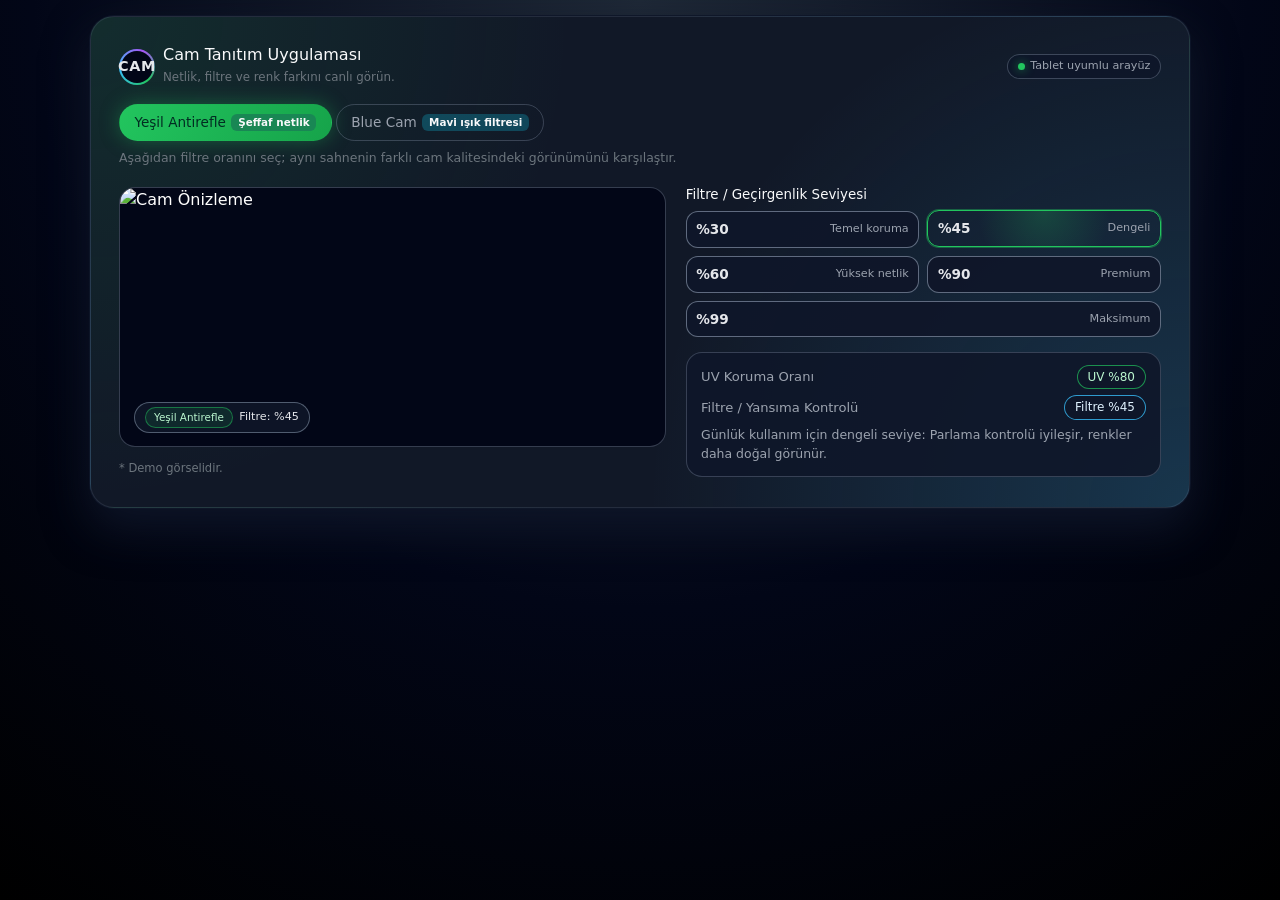
==== index.html @ 2d90d1e1 "update" ====
<!doctype html>
<html lang="tr">
<head>
  <meta charset="utf-8" />
  <meta name="viewport" content="width=device-width,initial-scale=1" />
  <title>Cam Tanıtım Uygulaması</title>

  <!-- Bootstrap 5 -->
  <link
    href="https://cdn.jsdelivr.net/npm/bootstrap@5.3.3/dist/css/bootstrap.min.css"
    rel="stylesheet"
  >

  <style>
    :root {
      --app-bg: #0b1220;
      --card-bg: #111827;
      --accent: #22c55e;
      --accent-blue: #38bdf8;
      --text-main: #f9fafb;
      --text-muted: #9ca3af;
      --border-soft: #1f2937;
    }

    body {
      background: radial-gradient(circle at top, #1f2937 0, #020617 55%, #000 100%);
      font-family: system-ui, -apple-system, BlinkMacSystemFont, "SF Pro Text", "Segoe UI", sans-serif;
      color: var(--text-main);
      min-height: 100vh;
      padding: 1rem;
    }

    .app-shell {
      max-width: 1100px;
      margin: 0 auto;
    }

    .glass-card {
      background: radial-gradient(circle at top left, rgba(34,197,94,0.12), transparent 40%),
                  radial-gradient(circle at bottom right, rgba(56,189,248,0.18), transparent 45%),
                  var(--card-bg);
      border-radius: 1.5rem;
      border: 1px solid rgba(148,163,184,0.15);
      box-shadow:
        0 20px 45px rgba(15,23,42,0.9),
        0 0 0 1px rgba(15,23,42,0.9);
      padding: 1.25rem;
    }

    @media (min-width: 768px) {
      .glass-card {
        padding: 1.75rem;
      }
    }

    .app-header {
      display: flex;
      align-items: center;
      justify-content: space-between;
      gap: .75rem;
      margin-bottom: 1rem;
    }

    .logo-dot {
      width: 36px;
      height: 36px;
      border-radius: 999px;
      background: conic-gradient(from 140deg, #22c55e, #38bdf8, #a855f7, #22c55e);
      padding: 2px;
      display: flex;
      align-items: center;
      justify-content: center;
    }

    .logo-inner {
      width: 100%;
      height: 100%;
      border-radius: inherit;
      background: #020617;
      display: flex;
      align-items: center;
      justify-content: center;
      font-weight: 700;
      font-size: .9rem;
      color: #e5e7eb;
      letter-spacing: .05em;
    }

    .badge-chip {
      border-radius: 999px;
      padding: .2rem .6rem;
      font-size: .7rem;
      background: rgba(15,23,42,0.9);
      border: 1px solid rgba(148,163,184,0.35);
      color: var(--text-muted);
      display: inline-flex;
      align-items: center;
      gap: .35rem;
      white-space: nowrap;
    }

    .badge-dot {
      width: 7px;
      height: 7px;
      border-radius: 999px;
      background: #22c55e;
      box-shadow: 0 0 10px rgba(34,197,94,.7);
    }

    /* Tabs */
    .nav-pills .nav-link {
      border-radius: 999px;
      padding: .45rem .9rem;
      font-size: .85rem;
      background: transparent;
      color: var(--text-muted);
      border: 1px solid rgba(148,163,184,0.3);
      display: inline-flex;
      align-items: center;
      gap: .35rem;
    }

    .nav-pills .nav-link.active {
      background: linear-gradient(120deg, #22c55e, #16a34a);
      border-color: transparent;
      color: #022c22;
      box-shadow: 0 0 20px rgba(34,197,94,0.35);
    }

    .nav-pills .nav-link.blue-active {
      background: linear-gradient(120deg, #0ea5e9, #2563eb);
      color: #e0f2fe;
      box-shadow: 0 0 20px rgba(56,189,248,0.4);
    }

    /* Layout */
    .preview-wrap {
      margin-top: 1.2rem;
    }

    .preview-frame {
      position: relative;
      border-radius: 1rem;
      overflow: hidden;
      background: #020617;
      border: 1px solid rgba(148,163,184,0.35);
      min-height: 260px;
    }

    .preview-frame img {
      width: 100%;
      height: 100%;
      object-fit: cover;
      display: block;
      transition: filter .35s ease, transform .35s ease;
    }

 .preview-overlay {
  position: absolute;
  inset: 0;
  pointer-events: none;
  /* Parlama / ışık kırılması hissi için screen daha iyi */
  mix-blend-mode: screen;
  opacity: .9;
  transition: background 0.35s ease, opacity 0.35s ease;
}


    .preview-label {
      position: absolute;
      left: .9rem;
      bottom: .8rem;
      padding: .25rem .6rem;
      border-radius: 999px;
      font-size: .7rem;
      background: rgba(15,23,42,0.88);
      color: #e5e7eb;
      border: 1px solid rgba(148,163,184,0.5);
      display: inline-flex;
      align-items: center;
      gap: .4rem;
      backdrop-filter: blur(12px);
    }

    .preview-label-pill {
      padding: .1rem .5rem;
      border-radius: 999px;
      font-size: .65rem;
      background: rgba(34,197,94,0.12);
      border: 1px solid rgba(34,197,94,0.5);
      color: #bbf7d0;
    }

    .preview-type-pill-blue {
      background: rgba(56,189,248,0.14);
      border-color: rgba(56,189,248,0.6);
      color: #e0f2fe;
    }

    .intensity-buttons {
      display: flex;
      flex-wrap: wrap;
      gap: .5rem;
    }

    .btn-intensity {
      flex: 1 0 calc(50% - .5rem);
      border-radius: .75rem;
      border: 1px solid rgba(148,163,184,0.6);
      background: rgba(15,23,42,0.95);
      color: var(--text-muted);
      font-size: .85rem;
      padding: .45rem .6rem;
      display: flex;
      align-items: center;
      justify-content: space-between;
      gap: .3rem;
      transition: all .2s ease;
    }

    .btn-intensity span.value {
      font-weight: 600;
      color: #e5e7eb;
    }

    .btn-intensity span.sub {
      font-size: .7rem;
    }

    .btn-intensity.active {
      background: radial-gradient(circle at top, rgba(34,197,94,0.22), transparent 55%);
      border-color: #22c55e;
      box-shadow: 0 0 0 1px rgba(34,197,94,0.4);
      transform: translateY(-1px);
    }

    .btn-intensity.blue-active {
      background: radial-gradient(circle at top, rgba(56,189,248,0.25), transparent 55%);
      border-color: #38bdf8;
      box-shadow: 0 0 0 1px rgba(56,189,248,0.45);
    }

    .metrics-card {
      margin-top: .9rem;
      border-radius: 1rem;
      background: rgba(15,23,42,0.9);
      border: 1px solid rgba(148,163,184,0.3);
      padding: .75rem .9rem;
      font-size: .82rem;
    }

    .metric-row {
      display: flex;
      justify-content: space-between;
      align-items: center;
      margin-bottom: .35rem;
      gap: .6rem;
    }

    .metric-label {
      color: var(--text-muted);
    }

    .metric-pill {
      border-radius: 999px;
      padding: .15rem .6rem;
      font-size: .75rem;
      border: 1px solid rgba(148,163,184,0.55);
      background: rgba(15,23,42,0.95);
    }

    .metric-pill-uv {
      border-color: rgba(34,197,94,0.7);
      color: #bbf7d0;
    }

    .metric-pill-filter {
      border-color: rgba(56,189,248,0.8);
      color: #e0f2fe;
    }

    .metric-desc {
      margin-top: .4rem;
      color: var(--text-muted);
      font-size: .78rem;
    }

    @media (min-width: 992px) {
      .preview-wrap {
        display: grid;
        grid-template-columns: minmax(0, 1.15fr) minmax(0, 1fr);
        gap: 1.25rem;
        align-items: stretch;
      }
    }

    @media (max-width: 575.98px) {
      body {
        padding: .75rem;
      }
      .glass-card {
        border-radius: 1.2rem;
      }
      .preview-frame {
        min-height: 220px;
      }
    }
  </style>
</head>
<body>
  <div class="app-shell">
    <div class="glass-card">
      <!-- Header -->
      <header class="app-header">
        <div class="d-flex align-items-center gap-2">
          <div class="logo-dot">
            <div class="logo-inner">CAM</div>
          </div>
          <div>
            <h1 class="h6 mb-0">Cam Tanıtım Uygulaması</h1>
            <small class="text-secondary" style="font-size:.74rem;">
              Netlik, filtre ve renk farkını canlı görün.
            </small>
          </div>
        </div>
        <div class="d-none d-sm-flex align-items-center gap-2">
          <span class="badge-chip">
            <span class="badge-dot"></span>
            Tablet uyumlu arayüz
          </span>
        </div>
      </header>

      <!-- Tabs -->
      <ul class="nav nav-pills mb-2" id="glassTypeTabs">
        <li class="nav-item me-1">
          <button class="nav-link active" data-type="green">
            <span>Yeşil Antirefle</span>
            <span class="badge bg-success bg-opacity-20 border-0 text-light" style="font-size:.65rem;">Şeffaf netlik</span>
          </button>
        </li>
        <li class="nav-item">
          <button class="nav-link" data-type="blue">
            <span>Blue Cam</span>
            <span class="badge bg-info bg-opacity-25 border-0 text-light" style="font-size:.65rem;">Mavi ışık filtresi</span>
          </button>
        </li>
      </ul>

      <!-- Small helper -->
      <p class="mb-3 text-secondary" style="font-size:.78rem;">
        Aşağıdan filtre oranını seç; aynı sahnenin farklı cam kalitesindeki görünümünü karşılaştır.
      </p>

      <!-- Content -->
      <div class="preview-wrap">
        <!-- Preview -->
        <div>
          <div class="preview-frame mb-2">
            <img
              id="previewImage"
              src="https://images.pexels.com/photos/380769/pexels-photo-380769.jpeg?auto=compress&cs=tinysrgb&w=1200"
              alt="Cam Önizleme"
            >
            <div id="previewOverlay" class="preview-overlay"></div>
            <div class="preview-label">
              <span id="previewTypePill" class="preview-label-pill">
                Yeşil Antirefle
              </span>
              <span id="previewLevelText">Filtre: %45</span>
            </div>
          </div>
          <small class="text-secondary" style="font-size:.72rem;">
            * Demo görselidir. 
          </small>
        </div>

        <!-- Controls + Metrics -->
        <div>
          <h6 class="mb-2" style="font-size:.84rem;">Filtre / Geçirgenlik Seviyesi</h6>
          <div id="intensityButtonsGreen" class="intensity-buttons mb-2">
            <!-- Yeşil antirefle için yüzde butonları -->
            <button class="btn-intensity active" data-level="30" data-type="green">
              <span class="value">%30</span>
              <span class="sub">Temel koruma</span>
            </button>
            <button class="btn-intensity" data-level="45" data-type="green">
              <span class="value">%45</span>
              <span class="sub">Dengeli</span>
            </button>
            <button class="btn-intensity" data-level="60" data-type="green">
              <span class="value">%60</span>
              <span class="sub">Yüksek netlik</span>
            </button>
            <button class="btn-intensity" data-level="90" data-type="green">
              <span class="value">%90</span>
              <span class="sub">Premium</span>
            </button>
            <button class="btn-intensity" data-level="99" data-type="green">
              <span class="value">%99</span>
              <span class="sub">Maksimum</span>
            </button>
          </div>

          <div id="intensityButtonsBlue" class="intensity-buttons mb-2" style="display:none;">
            <!-- Blue cam için yüzde butonları -->
            <button class="btn-intensity active" data-level="30" data-type="blue">
              <span class="value">%30</span>
              <span class="sub">Gözle görünür sarılık</span>
            </button>
            <button class="btn-intensity" data-level="60" data-type="blue">
              <span class="value">%60</span>
              <span class="sub">Daha az sarı</span>
            </button>
            <button class="btn-intensity" data-level="90" data-type="blue">
              <span class="value">%90</span>
              <span class="sub">Doğala yakın</span>
            </button>
            <button class="btn-intensity" data-level="99" data-type="blue">
              <span class="value">%99</span>
              <span class="sub">Neredeyse gerçek renk</span>
            </button>
          </div>

          <div class="metrics-card">
            <div class="metric-row">
              <span class="metric-label">UV Koruma Oranı</span>
              <span id="metricUv" class="metric-pill metric-pill-uv">UV %80</span>
            </div>
            <div class="metric-row">
              <span class="metric-label">Filtre / Yansıma Kontrolü</span>
              <span id="metricFilter" class="metric-pill metric-pill-filter">Filtre %45</span>
            </div>
            <p id="metricDesc" class="metric-desc mb-0">
              Orta seviye antirefle kaplama: Günlük kullanım için yeterli netlik ve yansıma kontrolü sunar.
            </p>
          </div>
        </div>
      </div>
    </div>
  </div>

  <!-- Bootstrap JS -->
  <script src="https://cdn.jsdelivr.net/npm/bootstrap@5.3.3/dist/js/bootstrap.bundle.min.js"></script>

  <script>
    // Konfigler: burada filtre değerleri, UV oranları vs. var
    const CONFIG = {
  green: {
    30: {
      blur: 0,                        // HER SEVİYE NET
      brightness: 1.02,
      saturate: 1.0,
      contrast: 0.96,
      hue: 0,
      sepia: 0.02,
      // Daha çok parlama, hafif yeşil yansıma
      overlay: "linear-gradient(to bottom, rgba(255,255,255,0.48), rgba(34,197,94,0.20))",
      uv: 70,
      filter: 30,
      desc: "Başlangıç seviyesi antirefle: Görüntü net, parlama biraz daha belirgin. Bütçe dostu çözüm."
    },
    45: {
      blur: 0,
      brightness: 1.03,
      saturate: 1.02,
      contrast: 0.99,
      hue: 0,
      sepia: 0.01,
      overlay: "linear-gradient(to bottom, rgba(255,255,255,0.34), rgba(34,197,94,0.16))",
      uv: 80,
      filter: 45,
      desc: "Günlük kullanım için dengeli seviye: Parlama kontrolü iyileşir, renkler daha doğal görünür."
    },
    60: {
      blur: 0,
      brightness: 1.04,
      saturate: 1.04,
      contrast: 1.02,
      hue: 0,
      sepia: 0,
      overlay: "linear-gradient(to bottom, rgba(255,255,255,0.24), rgba(34,197,94,0.12))",
      uv: 90,
      filter: 60,
      desc: "Yüksek performanslı antirefle: Parlama bariz şekilde azalır, netlik ve canlılık artar."
    },
    90: {
      blur: 0,
      brightness: 1.05,
      saturate: 1.06,
      contrast: 1.05,
      hue: 0,
      sepia: 0,
      overlay: "linear-gradient(to bottom, rgba(255,255,255,0.16), rgba(34,197,94,0.08))",
      uv: 95,
      filter: 90,
      desc: "Premium seviye: Işık kırılması çok daha kontrollü, cam üzerindeki yansımalar minimum seviyede."
    },
    99: {
      blur: 0,
      brightness: 1.06,
      saturate: 1.08,
      contrast: 1.07,
      hue: 0,
      sepia: 0,
      overlay: "linear-gradient(to bottom, rgba(255,255,255,0.10), rgba(34,197,94,0.05))",
      uv: 99,
      filter: 99,
      desc: "En üst seviye antirefle: Maksimum UV koruması, minimum parlama ve en doğal görüntü."
    }
  },
  blue: {
    30: {
      blur: 0,
      brightness: 1.0,
      saturate: 1.02,
      contrast: 0.97,
      hue: 0,
      sepia: 0.16, // hafif sarılık, abartı değil
      overlay: "linear-gradient(to bottom, rgba(255,255,255,0.45), rgba(234,179,8,0.20))",
      uv: 50,
      filter: 30,
      desc: "Ekonomik blue cam: Görüntü net, mavi ışık filtresi temel seviyede. Az da olsa sıcak/sarı ton hissedilir."
    },
    60: {
      blur: 0,
      brightness: 1.02,
      saturate: 1.03,
      contrast: 1.0,
      hue: -4,
      sepia: 0.08,
      overlay: "linear-gradient(to bottom, rgba(255,255,255,0.34), rgba(59,130,246,0.16))",
      uv: 75,
      filter: 60,
      desc: "Orta seviye blue cam: Sarılık belirgin şekilde azalır, ekran kullanımı daha konforlu hale gelir."
    },
    90: {
      blur: 0,
      brightness: 1.04,
      saturate: 1.04,
      contrast: 1.04,
      hue: -8,
      sepia: 0.03,
      overlay: "linear-gradient(to bottom, rgba(255,255,255,0.24), rgba(37,99,235,0.14))",
      uv: 90,
      filter: 90,
      desc: "Kaliteli blue cam: Neredeyse doğal renkler, güçlü mavi ışık filtresi, az parlama."
    },
    99: {
      blur: 0,
      brightness: 1.05,
      saturate: 1.05,
      contrast: 1.06,
      hue: -10,
      sepia: 0,
      overlay: "linear-gradient(to bottom, rgba(255,255,255,0.16), rgba(30,64,175,0.12))",
      uv: 99,
      filter: 99,
      desc: "En üst seviye blue cam: Gerçeğe çok yakın renkler, maksimum mavi ışık engelleme ve minimum parlama."
    }
  }
};


    const imgEl = document.getElementById("previewImage");
    const overlayEl = document.getElementById("previewOverlay");
    const previewTypePill = document.getElementById("previewTypePill");
    const previewLevelText = document.getElementById("previewLevelText");
    const metricUv = document.getElementById("metricUv");
    const metricFilter = document.getElementById("metricFilter");
    const metricDesc = document.getElementById("metricDesc");

    const tabs = document.querySelectorAll("#glassTypeTabs .nav-link");
    const intensityButtonsGreen = document.getElementById("intensityButtonsGreen");
    const intensityButtonsBlue = document.getElementById("intensityButtonsBlue");

    let currentType = "green";
    let currentLevel = "45"; // başlangıç için 45 gösterelim

    function applyConfig(type, level) {
      const cfg = CONFIG[type][level];
      if (!cfg) return;

      const filterStr = [
        `blur(${cfg.blur}px)`,
        `brightness(${cfg.brightness})`,
        `saturate(${cfg.saturate})`,
        `contrast(${cfg.contrast})`,
        `hue-rotate(${cfg.hue}deg)`,
        `sepia(${cfg.sepia})`
      ].join(" ");

      imgEl.style.filter = filterStr;
      imgEl.style.transform = (parseFloat(level) >= 90) ? "scale(1.01)" : "scale(1.0)";

      overlayEl.style.backgroundColor = cfg.overlay;
      overlayEl.style.opacity = (type === "green") ? 0.85 : 0.9;

      metricUv.textContent = `UV %${cfg.uv}`;
      metricFilter.textContent = `Filtre %${cfg.filter}`;
      metricDesc.textContent = cfg.desc;

      previewLevelText.textContent = `Filtre: %${level}`;

      // Tip etiketini güncelle
      if (type === "green") {
        previewTypePill.textContent = "Yeşil Antirefle";
        previewTypePill.classList.remove("preview-type-pill-blue");
      } else {
        previewTypePill.textContent = "Blue Cam";
        previewTypePill.classList.add("preview-type-pill-blue");
      }

      currentType = type;
      currentLevel = level;
    }

    function updateButtonStates() {
      const allButtons = document.querySelectorAll(".btn-intensity");
      allButtons.forEach(btn => {
        const type = btn.getAttribute("data-type");
        const level = btn.getAttribute("data-level");
        btn.classList.remove("active", "blue-active");

        if (type === currentType && level === currentLevel) {
          btn.classList.add("active");
          if (type === "blue") {
            btn.classList.add("blue-active");
          }
        }
      });
    }

    // Başlangıç için yeşil 45 uygulayalım
    applyConfig("green", "45");
    updateButtonStates();

    // Tab tıklama
    tabs.forEach(tab => {
      tab.addEventListener("click", () => {
        const type = tab.getAttribute("data-type");
        if (!type) return;

        tabs.forEach(t => t.classList.remove("active", "blue-active"));
        tab.classList.add("active");
        if (type === "blue") {
          tab.classList.add("blue-active");
        }

        if (type === "green") {
          intensityButtonsGreen.style.display = "flex";
          intensityButtonsBlue.style.display = "none";
          // default: %45
          currentType = "green";
          currentLevel = "45";
        } else {
          intensityButtonsGreen.style.display = "none";
          intensityButtonsBlue.style.display = "flex";
          // default: %60
          currentType = "blue";
          currentLevel = "60";
        }

        applyConfig(currentType, currentLevel);
        updateButtonStates();
      });
    });

    // Filtre butonları
    document.addEventListener("click", (e) => {
      const btn = e.target.closest(".btn-intensity");
      if (!btn) return;

      const level = btn.getAttribute("data-level");
      const type = btn.getAttribute("data-type");
      if (!level || !type) return;

      currentType = type;
      currentLevel = level;
      applyConfig(type, level);
      updateButtonStates();
    });
  </script>
</body>
</html>
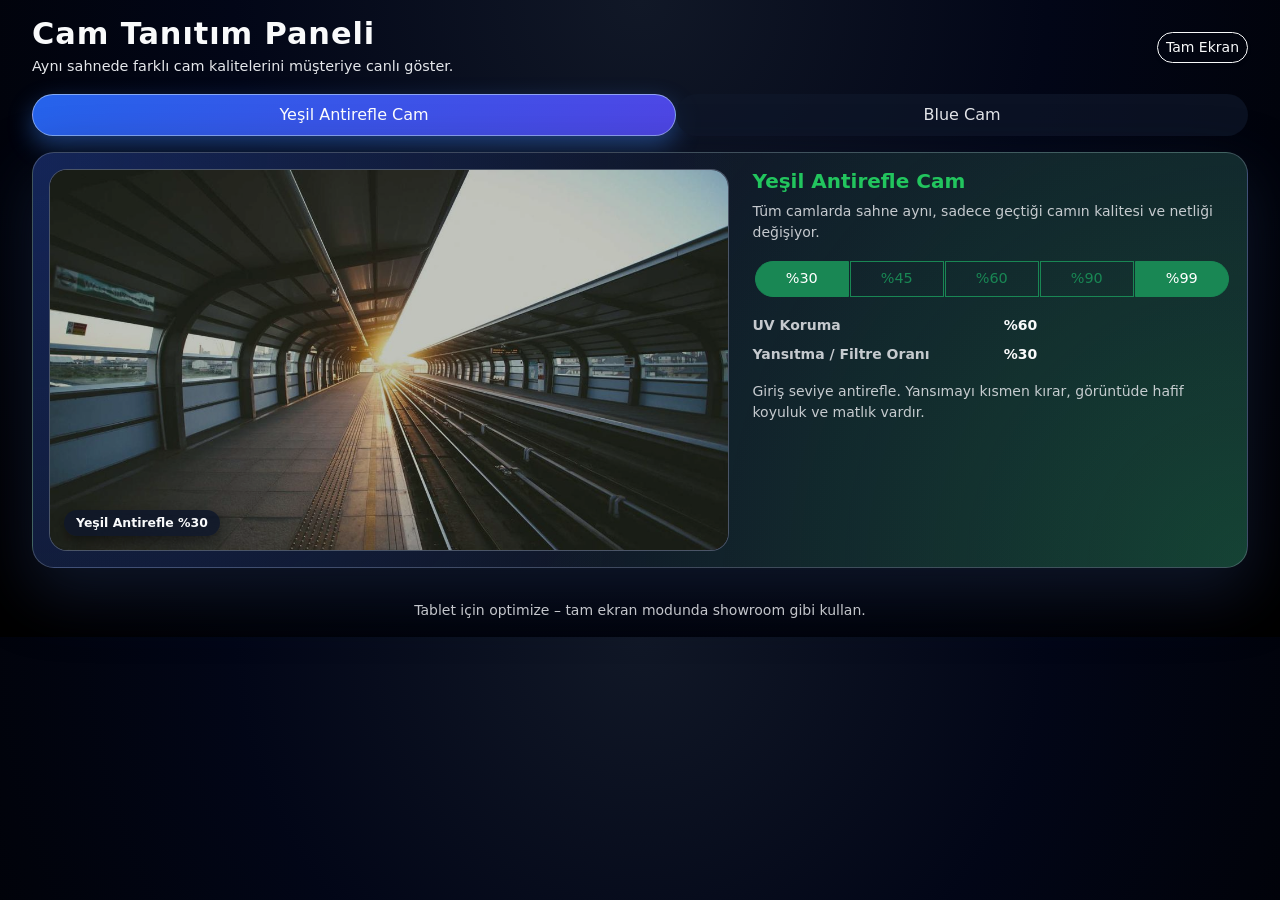
==== commit 96125e5e: "updates" ====
--- a/index.html
+++ b/index.html
@@ -1,685 +1,211 @@
-<!doctype html>
+<!DOCTYPE html>
 <html lang="tr">
 <head>
-  <meta charset="utf-8" />
-  <meta name="viewport" content="width=device-width,initial-scale=1" />
+  <meta charset="UTF-8" />
+  <meta name="viewport" content="width=device-width, initial-scale=1" />
   <title>Cam Tanıtım Uygulaması</title>
 
-  <!-- Bootstrap 5 -->
+  <!-- Bootstrap -->
   <link
     href="https://cdn.jsdelivr.net/npm/bootstrap@5.3.3/dist/css/bootstrap.min.css"
     rel="stylesheet"
-  >
-
-  <style>
-    :root {
-      --app-bg: #0b1220;
-      --card-bg: #111827;
-      --accent: #22c55e;
-      --accent-blue: #38bdf8;
-      --text-main: #f9fafb;
-      --text-muted: #9ca3af;
-      --border-soft: #1f2937;
-    }
-
-    body {
-      background: radial-gradient(circle at top, #1f2937 0, #020617 55%, #000 100%);
-      font-family: system-ui, -apple-system, BlinkMacSystemFont, "SF Pro Text", "Segoe UI", sans-serif;
-      color: var(--text-main);
-      min-height: 100vh;
-      padding: 1rem;
-    }
-
-    .app-shell {
-      max-width: 1100px;
-      margin: 0 auto;
-    }
-
-    .glass-card {
-      background: radial-gradient(circle at top left, rgba(34,197,94,0.12), transparent 40%),
-                  radial-gradient(circle at bottom right, rgba(56,189,248,0.18), transparent 45%),
-                  var(--card-bg);
-      border-radius: 1.5rem;
-      border: 1px solid rgba(148,163,184,0.15);
-      box-shadow:
-        0 20px 45px rgba(15,23,42,0.9),
-        0 0 0 1px rgba(15,23,42,0.9);
-      padding: 1.25rem;
-    }
-
-    @media (min-width: 768px) {
-      .glass-card {
-        padding: 1.75rem;
-      }
-    }
-
-    .app-header {
-      display: flex;
-      align-items: center;
-      justify-content: space-between;
-      gap: .75rem;
-      margin-bottom: 1rem;
-    }
-
-    .logo-dot {
-      width: 36px;
-      height: 36px;
-      border-radius: 999px;
-      background: conic-gradient(from 140deg, #22c55e, #38bdf8, #a855f7, #22c55e);
-      padding: 2px;
-      display: flex;
-      align-items: center;
-      justify-content: center;
-    }
-
-    .logo-inner {
-      width: 100%;
-      height: 100%;
-      border-radius: inherit;
-      background: #020617;
-      display: flex;
-      align-items: center;
-      justify-content: center;
-      font-weight: 700;
-      font-size: .9rem;
-      color: #e5e7eb;
-      letter-spacing: .05em;
-    }
-
-    .badge-chip {
-      border-radius: 999px;
-      padding: .2rem .6rem;
-      font-size: .7rem;
-      background: rgba(15,23,42,0.9);
-      border: 1px solid rgba(148,163,184,0.35);
-      color: var(--text-muted);
-      display: inline-flex;
-      align-items: center;
-      gap: .35rem;
-      white-space: nowrap;
-    }
-
-    .badge-dot {
-      width: 7px;
-      height: 7px;
-      border-radius: 999px;
-      background: #22c55e;
-      box-shadow: 0 0 10px rgba(34,197,94,.7);
-    }
-
-    /* Tabs */
-    .nav-pills .nav-link {
-      border-radius: 999px;
-      padding: .45rem .9rem;
-      font-size: .85rem;
-      background: transparent;
-      color: var(--text-muted);
-      border: 1px solid rgba(148,163,184,0.3);
-      display: inline-flex;
-      align-items: center;
-      gap: .35rem;
-    }
-
-    .nav-pills .nav-link.active {
-      background: linear-gradient(120deg, #22c55e, #16a34a);
-      border-color: transparent;
-      color: #022c22;
-      box-shadow: 0 0 20px rgba(34,197,94,0.35);
-    }
-
-    .nav-pills .nav-link.blue-active {
-      background: linear-gradient(120deg, #0ea5e9, #2563eb);
-      color: #e0f2fe;
-      box-shadow: 0 0 20px rgba(56,189,248,0.4);
-    }
-
-    /* Layout */
-    .preview-wrap {
-      margin-top: 1.2rem;
-    }
-
-    .preview-frame {
-      position: relative;
-      border-radius: 1rem;
-      overflow: hidden;
-      background: #020617;
-      border: 1px solid rgba(148,163,184,0.35);
-      min-height: 260px;
-    }
-
-    .preview-frame img {
-      width: 100%;
-      height: 100%;
-      object-fit: cover;
-      display: block;
-      transition: filter .35s ease, transform .35s ease;
-    }
-
- .preview-overlay {
-  position: absolute;
-  inset: 0;
-  pointer-events: none;
-  /* Parlama / ışık kırılması hissi için screen daha iyi */
-  mix-blend-mode: screen;
-  opacity: .9;
-  transition: background 0.35s ease, opacity 0.35s ease;
-}
-
-
-    .preview-label {
-      position: absolute;
-      left: .9rem;
-      bottom: .8rem;
-      padding: .25rem .6rem;
-      border-radius: 999px;
-      font-size: .7rem;
-      background: rgba(15,23,42,0.88);
-      color: #e5e7eb;
-      border: 1px solid rgba(148,163,184,0.5);
-      display: inline-flex;
-      align-items: center;
-      gap: .4rem;
-      backdrop-filter: blur(12px);
-    }
-
-    .preview-label-pill {
-      padding: .1rem .5rem;
-      border-radius: 999px;
-      font-size: .65rem;
-      background: rgba(34,197,94,0.12);
-      border: 1px solid rgba(34,197,94,0.5);
-      color: #bbf7d0;
-    }
-
-    .preview-type-pill-blue {
-      background: rgba(56,189,248,0.14);
-      border-color: rgba(56,189,248,0.6);
-      color: #e0f2fe;
-    }
-
-    .intensity-buttons {
-      display: flex;
-      flex-wrap: wrap;
-      gap: .5rem;
-    }
-
-    .btn-intensity {
-      flex: 1 0 calc(50% - .5rem);
-      border-radius: .75rem;
-      border: 1px solid rgba(148,163,184,0.6);
-      background: rgba(15,23,42,0.95);
-      color: var(--text-muted);
-      font-size: .85rem;
-      padding: .45rem .6rem;
-      display: flex;
-      align-items: center;
-      justify-content: space-between;
-      gap: .3rem;
-      transition: all .2s ease;
-    }
-
-    .btn-intensity span.value {
-      font-weight: 600;
-      color: #e5e7eb;
-    }
-
-    .btn-intensity span.sub {
-      font-size: .7rem;
-    }
-
-    .btn-intensity.active {
-      background: radial-gradient(circle at top, rgba(34,197,94,0.22), transparent 55%);
-      border-color: #22c55e;
-      box-shadow: 0 0 0 1px rgba(34,197,94,0.4);
-      transform: translateY(-1px);
-    }
-
-    .btn-intensity.blue-active {
-      background: radial-gradient(circle at top, rgba(56,189,248,0.25), transparent 55%);
-      border-color: #38bdf8;
-      box-shadow: 0 0 0 1px rgba(56,189,248,0.45);
-    }
-
-    .metrics-card {
-      margin-top: .9rem;
-      border-radius: 1rem;
-      background: rgba(15,23,42,0.9);
-      border: 1px solid rgba(148,163,184,0.3);
-      padding: .75rem .9rem;
-      font-size: .82rem;
-    }
-
-    .metric-row {
-      display: flex;
-      justify-content: space-between;
-      align-items: center;
-      margin-bottom: .35rem;
-      gap: .6rem;
-    }
-
-    .metric-label {
-      color: var(--text-muted);
-    }
-
-    .metric-pill {
-      border-radius: 999px;
-      padding: .15rem .6rem;
-      font-size: .75rem;
-      border: 1px solid rgba(148,163,184,0.55);
-      background: rgba(15,23,42,0.95);
-    }
-
-    .metric-pill-uv {
-      border-color: rgba(34,197,94,0.7);
-      color: #bbf7d0;
-    }
-
-    .metric-pill-filter {
-      border-color: rgba(56,189,248,0.8);
-      color: #e0f2fe;
-    }
-
-    .metric-desc {
-      margin-top: .4rem;
-      color: var(--text-muted);
-      font-size: .78rem;
-    }
-
-    @media (min-width: 992px) {
-      .preview-wrap {
-        display: grid;
-        grid-template-columns: minmax(0, 1.15fr) minmax(0, 1fr);
-        gap: 1.25rem;
-        align-items: stretch;
-      }
-    }
-
-    @media (max-width: 575.98px) {
-      body {
-        padding: .75rem;
-      }
-      .glass-card {
-        border-radius: 1.2rem;
-      }
-      .preview-frame {
-        min-height: 220px;
-      }
-    }
-  </style>
+  />
+
+  <!-- Custom CSS -->
+  <link rel="stylesheet" href="styles.css" />
 </head>
-<body>
-  <div class="app-shell">
-    <div class="glass-card">
-      <!-- Header -->
-      <header class="app-header">
-        <div class="d-flex align-items-center gap-2">
-          <div class="logo-dot">
-            <div class="logo-inner">CAM</div>
-          </div>
-          <div>
-            <h1 class="h6 mb-0">Cam Tanıtım Uygulaması</h1>
-            <small class="text-secondary" style="font-size:.74rem;">
-              Netlik, filtre ve renk farkını canlı görün.
-            </small>
-          </div>
+<body class="bg-body">
+
+  <div class="app-wrapper container-fluid py-3">
+    <!-- HEADER -->
+    <header class="mb-3">
+      <div class="d-flex justify-content-between align-items-center flex-wrap gap-2">
+        <div>
+          <h1 class="app-title mb-1">Cam Tanıtım Paneli</h1>
+          <p class="app-subtitle mb-0">
+            Aynı sahnede farklı cam kalitelerini müşteriye canlı göster.
+          </p>
         </div>
-        <div class="d-none d-sm-flex align-items-center gap-2">
-          <span class="badge-chip">
-            <span class="badge-dot"></span>
-            Tablet uyumlu arayüz
-          </span>
-        </div>
-      </header>
-
-      <!-- Tabs -->
-      <ul class="nav nav-pills mb-2" id="glassTypeTabs">
-        <li class="nav-item me-1">
-          <button class="nav-link active" data-type="green">
-            <span>Yeşil Antirefle</span>
-            <span class="badge bg-success bg-opacity-20 border-0 text-light" style="font-size:.65rem;">Şeffaf netlik</span>
-          </button>
-        </li>
-        <li class="nav-item">
-          <button class="nav-link" data-type="blue">
-            <span>Blue Cam</span>
-            <span class="badge bg-info bg-opacity-25 border-0 text-light" style="font-size:.65rem;">Mavi ışık filtresi</span>
-          </button>
-        </li>
-      </ul>
-
-      <!-- Small helper -->
-      <p class="mb-3 text-secondary" style="font-size:.78rem;">
-        Aşağıdan filtre oranını seç; aynı sahnenin farklı cam kalitesindeki görünümünü karşılaştır.
-      </p>
-
-      <!-- Content -->
-      <div class="preview-wrap">
-        <!-- Preview -->
-        <div>
-          <div class="preview-frame mb-2">
-            <img
-              id="previewImage"
-              src="https://images.pexels.com/photos/380769/pexels-photo-380769.jpeg?auto=compress&cs=tinysrgb&w=1200"
-              alt="Cam Önizleme"
-            >
-            <div id="previewOverlay" class="preview-overlay"></div>
-            <div class="preview-label">
-              <span id="previewTypePill" class="preview-label-pill">
-                Yeşil Antirefle
-              </span>
-              <span id="previewLevelText">Filtre: %45</span>
+        <button class="btn btn-outline-light btn-sm rounded-pill shadow-sm" id="fullscreenBtn">
+          Tam Ekran
+        </button>
+      </div>
+    </header>
+
+    <!-- TABS -->
+    <ul class="nav nav-pills nav-fill mb-3" id="camTabs" role="tablist">
+      <li class="nav-item" role="presentation">
+        <button
+          class="nav-link active"
+          id="green-tab"
+          data-bs-toggle="tab"
+          data-bs-target="#green-pane"
+          type="button"
+          role="tab"
+          aria-controls="green-pane"
+          aria-selected="true"
+        >
+          Yeşil Antirefle Cam
+        </button>
+      </li>
+      <li class="nav-item" role="presentation">
+        <button
+          class="nav-link"
+          id="blue-tab"
+          data-bs-toggle="tab"
+          data-bs-target="#blue-pane"
+          type="button"
+          role="tab"
+          aria-controls="blue-pane"
+          aria-selected="false"
+        >
+          Blue Cam
+        </button>
+      </li>
+    </ul>
+
+    <!-- TAB CONTENT -->
+    <div class="tab-content">
+
+      <!-- YEŞİL ANTİREFLE -->
+      <div
+        class="tab-pane fade show active"
+        id="green-pane"
+        role="tabpanel"
+        aria-labelledby="green-tab"
+      >
+        <div class="card glass-card mb-4">
+          <div class="card-body">
+            <div class="row g-4 align-items-stretch">
+              <!-- PREVIEW -->
+              <div class="col-md-7">
+                <div class="glass-frame" id="greenFrame">
+                  <!-- İKİ CAMDA DA AYNI GÖRSEL -->
+                  <img
+                    src="img.jpg"
+                    alt="Camdan görüntü"
+                    class="glass-image"
+                    id="greenImage"
+                  />
+                  <div class="glass-overlay" id="greenOverlay"></div>
+                  <span class="glass-label badge" id="greenLabel">
+                    Yeşil Antirefle %30
+                  </span>
+                </div>
+              </div>
+
+              <!-- KONTROLLER -->
+              <div class="col-md-5">
+                <h5 class="card-title mb-2 text-green-title">Yeşil Antirefle Cam</h5>
+                <p class="small text-muted mb-3">
+                  Tüm camlarda sahne aynı, sadece geçtiği camın kalitesi ve netliği değişiyor.
+                </p>
+
+                <!-- Seviye butonları -->
+                <div class="btn-group flex-wrap w-100 mb-3" role="group" aria-label="Yeşil antirefle seviyeleri">
+                  <button type="button" class="btn btn-outline-success level-btn active"
+                          data-type="green" data-level="30">%30</button>
+                  <button type="button" class="btn btn-outline-success level-btn"
+                          data-type="green" data-level="45">%45</button>
+                  <button type="button" class="btn btn-outline-success level-btn"
+                          data-type="green" data-level="60">%60</button>
+                  <button type="button" class="btn btn-outline-success level-btn"
+                          data-type="green" data-level="90">%90</button>
+                  <button type="button" class="btn btn-success level-btn"
+                          data-type="green" data-level="99">%99</button>
+                </div>
+
+                <!-- UV / Filtre bilgileri -->
+                <dl class="row small mb-2">
+                  <dt class="col-6 text-muted">UV Koruma</dt>
+                  <dd class="col-6 fw-semibold" id="greenUv">-%</dd>
+
+                  <dt class="col-6 text-muted">Yansıtma / Filtre Oranı</dt>
+                  <dd class="col-6 fw-semibold" id="greenFilter">-%</dd>
+                </dl>
+
+                <p class="small mb-0 text-muted" id="greenDesc">
+                  Seçilen cam için açıklama burada görünecek.
+                </p>
+              </div>
             </div>
-          </div>
-          <small class="text-secondary" style="font-size:.72rem;">
-            * Demo görselidir. 
-          </small>
-        </div>
-
-        <!-- Controls + Metrics -->
-        <div>
-          <h6 class="mb-2" style="font-size:.84rem;">Filtre / Geçirgenlik Seviyesi</h6>
-          <div id="intensityButtonsGreen" class="intensity-buttons mb-2">
-            <!-- Yeşil antirefle için yüzde butonları -->
-            <button class="btn-intensity active" data-level="30" data-type="green">
-              <span class="value">%30</span>
-              <span class="sub">Temel koruma</span>
-            </button>
-            <button class="btn-intensity" data-level="45" data-type="green">
-              <span class="value">%45</span>
-              <span class="sub">Dengeli</span>
-            </button>
-            <button class="btn-intensity" data-level="60" data-type="green">
-              <span class="value">%60</span>
-              <span class="sub">Yüksek netlik</span>
-            </button>
-            <button class="btn-intensity" data-level="90" data-type="green">
-              <span class="value">%90</span>
-              <span class="sub">Premium</span>
-            </button>
-            <button class="btn-intensity" data-level="99" data-type="green">
-              <span class="value">%99</span>
-              <span class="sub">Maksimum</span>
-            </button>
-          </div>
-
-          <div id="intensityButtonsBlue" class="intensity-buttons mb-2" style="display:none;">
-            <!-- Blue cam için yüzde butonları -->
-            <button class="btn-intensity active" data-level="30" data-type="blue">
-              <span class="value">%30</span>
-              <span class="sub">Gözle görünür sarılık</span>
-            </button>
-            <button class="btn-intensity" data-level="60" data-type="blue">
-              <span class="value">%60</span>
-              <span class="sub">Daha az sarı</span>
-            </button>
-            <button class="btn-intensity" data-level="90" data-type="blue">
-              <span class="value">%90</span>
-              <span class="sub">Doğala yakın</span>
-            </button>
-            <button class="btn-intensity" data-level="99" data-type="blue">
-              <span class="value">%99</span>
-              <span class="sub">Neredeyse gerçek renk</span>
-            </button>
-          </div>
-
-          <div class="metrics-card">
-            <div class="metric-row">
-              <span class="metric-label">UV Koruma Oranı</span>
-              <span id="metricUv" class="metric-pill metric-pill-uv">UV %80</span>
-            </div>
-            <div class="metric-row">
-              <span class="metric-label">Filtre / Yansıma Kontrolü</span>
-              <span id="metricFilter" class="metric-pill metric-pill-filter">Filtre %45</span>
-            </div>
-            <p id="metricDesc" class="metric-desc mb-0">
-              Orta seviye antirefle kaplama: Günlük kullanım için yeterli netlik ve yansıma kontrolü sunar.
-            </p>
           </div>
         </div>
       </div>
-    </div>
+
+      <!-- BLUE CAM -->
+      <div
+        class="tab-pane fade"
+        id="blue-pane"
+        role="tabpanel"
+        aria-labelledby="blue-tab"
+      >
+        <div class="card glass-card mb-4">
+          <div class="card-body">
+            <div class="row g-4 align-items-stretch">
+              <!-- PREVIEW -->
+              <div class="col-md-7">
+                <div class="glass-frame" id="blueFrame">
+                  <img
+                    src="img.jpg"
+                    alt="Camdan görüntü"
+                    class="glass-image"
+                    id="blueImage"
+                  />
+                  <div class="glass-overlay" id="blueOverlay"></div>
+                  <span class="glass-label badge" id="blueLabel">
+                    Blue Cam %30
+                  </span>
+                </div>
+              </div>
+
+              <!-- KONTROLLER -->
+              <div class="col-md-5">
+                <h5 class="card-title mb-2 text-blue-title">Blue Cam</h5>
+                <p class="small text-muted mb-3">
+                  Ucuz blue cam sarı ve kirli gösterirken, kalite arttıkça sarılık azalır, görüntü beyaza yaklaşır.
+                </p>
+
+                <!-- Seviye butonları -->
+                <div class="btn-group flex-wrap w-100 mb-3" role="group" aria-label="Blue cam seviyeleri">
+                  <button type="button" class="btn btn-outline-primary level-btn active"
+                          data-type="blue" data-level="30">%30</button>
+                  <button type="button" class="btn btn-outline-primary level-btn"
+                          data-type="blue" data-level="60">%60</button>
+                  <button type="button" class="btn btn-outline-primary level-btn"
+                          data-type="blue" data-level="90">%90</button>
+                  <button type="button" class="btn btn-primary level-btn"
+                          data-type="blue" data-level="99">%99</button>
+                </div>
+
+                <!-- UV / Filtre bilgileri -->
+                <dl class="row small mb-2">
+                  <dt class="col-6 text-muted">UV / Mavi Işık Koruma</dt>
+                  <dd class="col-6 fw-semibold" id="blueUv">-%</dd>
+
+                  <dt class="col-6 text-muted">Renk Doğruluğu</dt>
+                  <dd class="col-6 fw-semibold" id="blueFilter">-%</dd>
+                </dl>
+
+                <p class="small mb-0 text-muted" id="blueDesc">
+                  Seçilen blue cam için açıklama burada görünecek.
+                </p>
+              </div>
+            </div>
+          </div>
+        </div>
+      </div>
+
+    </div> <!-- .tab-content -->
+
+    <footer class="pt-2 small text-center text-muted">
+      Tablet için optimize – tam ekran modunda showroom gibi kullan.
+    </footer>
   </div>
 
   <!-- Bootstrap JS -->
   <script src="https://cdn.jsdelivr.net/npm/bootstrap@5.3.3/dist/js/bootstrap.bundle.min.js"></script>
-
-  <script>
-    // Konfigler: burada filtre değerleri, UV oranları vs. var
-    const CONFIG = {
-  green: {
-    30: {
-      blur: 0,                        // HER SEVİYE NET
-      brightness: 1.02,
-      saturate: 1.0,
-      contrast: 0.96,
-      hue: 0,
-      sepia: 0.02,
-      // Daha çok parlama, hafif yeşil yansıma
-      overlay: "linear-gradient(to bottom, rgba(255,255,255,0.48), rgba(34,197,94,0.20))",
-      uv: 70,
-      filter: 30,
-      desc: "Başlangıç seviyesi antirefle: Görüntü net, parlama biraz daha belirgin. Bütçe dostu çözüm."
-    },
-    45: {
-      blur: 0,
-      brightness: 1.03,
-      saturate: 1.02,
-      contrast: 0.99,
-      hue: 0,
-      sepia: 0.01,
-      overlay: "linear-gradient(to bottom, rgba(255,255,255,0.34), rgba(34,197,94,0.16))",
-      uv: 80,
-      filter: 45,
-      desc: "Günlük kullanım için dengeli seviye: Parlama kontrolü iyileşir, renkler daha doğal görünür."
-    },
-    60: {
-      blur: 0,
-      brightness: 1.04,
-      saturate: 1.04,
-      contrast: 1.02,
-      hue: 0,
-      sepia: 0,
-      overlay: "linear-gradient(to bottom, rgba(255,255,255,0.24), rgba(34,197,94,0.12))",
-      uv: 90,
-      filter: 60,
-      desc: "Yüksek performanslı antirefle: Parlama bariz şekilde azalır, netlik ve canlılık artar."
-    },
-    90: {
-      blur: 0,
-      brightness: 1.05,
-      saturate: 1.06,
-      contrast: 1.05,
-      hue: 0,
-      sepia: 0,
-      overlay: "linear-gradient(to bottom, rgba(255,255,255,0.16), rgba(34,197,94,0.08))",
-      uv: 95,
-      filter: 90,
-      desc: "Premium seviye: Işık kırılması çok daha kontrollü, cam üzerindeki yansımalar minimum seviyede."
-    },
-    99: {
-      blur: 0,
-      brightness: 1.06,
-      saturate: 1.08,
-      contrast: 1.07,
-      hue: 0,
-      sepia: 0,
-      overlay: "linear-gradient(to bottom, rgba(255,255,255,0.10), rgba(34,197,94,0.05))",
-      uv: 99,
-      filter: 99,
-      desc: "En üst seviye antirefle: Maksimum UV koruması, minimum parlama ve en doğal görüntü."
-    }
-  },
-  blue: {
-    30: {
-      blur: 0,
-      brightness: 1.0,
-      saturate: 1.02,
-      contrast: 0.97,
-      hue: 0,
-      sepia: 0.16, // hafif sarılık, abartı değil
-      overlay: "linear-gradient(to bottom, rgba(255,255,255,0.45), rgba(234,179,8,0.20))",
-      uv: 50,
-      filter: 30,
-      desc: "Ekonomik blue cam: Görüntü net, mavi ışık filtresi temel seviyede. Az da olsa sıcak/sarı ton hissedilir."
-    },
-    60: {
-      blur: 0,
-      brightness: 1.02,
-      saturate: 1.03,
-      contrast: 1.0,
-      hue: -4,
-      sepia: 0.08,
-      overlay: "linear-gradient(to bottom, rgba(255,255,255,0.34), rgba(59,130,246,0.16))",
-      uv: 75,
-      filter: 60,
-      desc: "Orta seviye blue cam: Sarılık belirgin şekilde azalır, ekran kullanımı daha konforlu hale gelir."
-    },
-    90: {
-      blur: 0,
-      brightness: 1.04,
-      saturate: 1.04,
-      contrast: 1.04,
-      hue: -8,
-      sepia: 0.03,
-      overlay: "linear-gradient(to bottom, rgba(255,255,255,0.24), rgba(37,99,235,0.14))",
-      uv: 90,
-      filter: 90,
-      desc: "Kaliteli blue cam: Neredeyse doğal renkler, güçlü mavi ışık filtresi, az parlama."
-    },
-    99: {
-      blur: 0,
-      brightness: 1.05,
-      saturate: 1.05,
-      contrast: 1.06,
-      hue: -10,
-      sepia: 0,
-      overlay: "linear-gradient(to bottom, rgba(255,255,255,0.16), rgba(30,64,175,0.12))",
-      uv: 99,
-      filter: 99,
-      desc: "En üst seviye blue cam: Gerçeğe çok yakın renkler, maksimum mavi ışık engelleme ve minimum parlama."
-    }
-  }
-};
-
-
-    const imgEl = document.getElementById("previewImage");
-    const overlayEl = document.getElementById("previewOverlay");
-    const previewTypePill = document.getElementById("previewTypePill");
-    const previewLevelText = document.getElementById("previewLevelText");
-    const metricUv = document.getElementById("metricUv");
-    const metricFilter = document.getElementById("metricFilter");
-    const metricDesc = document.getElementById("metricDesc");
-
-    const tabs = document.querySelectorAll("#glassTypeTabs .nav-link");
-    const intensityButtonsGreen = document.getElementById("intensityButtonsGreen");
-    const intensityButtonsBlue = document.getElementById("intensityButtonsBlue");
-
-    let currentType = "green";
-    let currentLevel = "45"; // başlangıç için 45 gösterelim
-
-    function applyConfig(type, level) {
-      const cfg = CONFIG[type][level];
-      if (!cfg) return;
-
-      const filterStr = [
-        `blur(${cfg.blur}px)`,
-        `brightness(${cfg.brightness})`,
-        `saturate(${cfg.saturate})`,
-        `contrast(${cfg.contrast})`,
-        `hue-rotate(${cfg.hue}deg)`,
-        `sepia(${cfg.sepia})`
-      ].join(" ");
-
-      imgEl.style.filter = filterStr;
-      imgEl.style.transform = (parseFloat(level) >= 90) ? "scale(1.01)" : "scale(1.0)";
-
-      overlayEl.style.backgroundColor = cfg.overlay;
-      overlayEl.style.opacity = (type === "green") ? 0.85 : 0.9;
-
-      metricUv.textContent = `UV %${cfg.uv}`;
-      metricFilter.textContent = `Filtre %${cfg.filter}`;
-      metricDesc.textContent = cfg.desc;
-
-      previewLevelText.textContent = `Filtre: %${level}`;
-
-      // Tip etiketini güncelle
-      if (type === "green") {
-        previewTypePill.textContent = "Yeşil Antirefle";
-        previewTypePill.classList.remove("preview-type-pill-blue");
-      } else {
-        previewTypePill.textContent = "Blue Cam";
-        previewTypePill.classList.add("preview-type-pill-blue");
-      }
-
-      currentType = type;
-      currentLevel = level;
-    }
-
-    function updateButtonStates() {
-      const allButtons = document.querySelectorAll(".btn-intensity");
-      allButtons.forEach(btn => {
-        const type = btn.getAttribute("data-type");
-        const level = btn.getAttribute("data-level");
-        btn.classList.remove("active", "blue-active");
-
-        if (type === currentType && level === currentLevel) {
-          btn.classList.add("active");
-          if (type === "blue") {
-            btn.classList.add("blue-active");
-          }
-        }
-      });
-    }
-
-    // Başlangıç için yeşil 45 uygulayalım
-    applyConfig("green", "45");
-    updateButtonStates();
-
-    // Tab tıklama
-    tabs.forEach(tab => {
-      tab.addEventListener("click", () => {
-        const type = tab.getAttribute("data-type");
-        if (!type) return;
-
-        tabs.forEach(t => t.classList.remove("active", "blue-active"));
-        tab.classList.add("active");
-        if (type === "blue") {
-          tab.classList.add("blue-active");
-        }
-
-        if (type === "green") {
-          intensityButtonsGreen.style.display = "flex";
-          intensityButtonsBlue.style.display = "none";
-          // default: %45
-          currentType = "green";
-          currentLevel = "45";
-        } else {
-          intensityButtonsGreen.style.display = "none";
-          intensityButtonsBlue.style.display = "flex";
-          // default: %60
-          currentType = "blue";
-          currentLevel = "60";
-        }
-
-        applyConfig(currentType, currentLevel);
-        updateButtonStates();
-      });
-    });
-
-    // Filtre butonları
-    document.addEventListener("click", (e) => {
-      const btn = e.target.closest(".btn-intensity");
-      if (!btn) return;
-
-      const level = btn.getAttribute("data-level");
-      const type = btn.getAttribute("data-type");
-      if (!level || !type) return;
-
-      currentType = type;
-      currentLevel = level;
-      applyConfig(type, level);
-      updateButtonStates();
-    });
-  </script>
+  <!-- App JS -->
+  <script src="app.js"></script>
 </body>
 </html>
--- a/styles.css
+++ b/styles.css
@@ -0,0 +1,140 @@
+:root {
+  --app-bg: #050816;
+  --card-bg: #0b1020;
+  --accent-green: #22c55e;
+  --accent-blue: #1d4ed8;
+}
+
+body.bg-body {
+  background: radial-gradient(circle at top, #111827 0, #020617 45%, #000 100%);
+  color: #f9fafb;
+  font-family: system-ui, -apple-system, BlinkMacSystemFont, "Segoe UI", sans-serif;
+}
+
+/* Metinler daha beyaza yakın */
+.text-muted {
+  color: #e5e7eb !important;
+  opacity: 0.85;
+}
+
+/* Tablet odaklı ana wrapper */
+.app-wrapper {
+  max-width: 1240px;
+}
+
+/* Başlıklar */
+.app-title {
+  font-size: 1.6rem;
+  font-weight: 700;
+  letter-spacing: 0.03em;
+  color: #f9fafb;
+}
+
+@media (min-width: 768px) {
+  .app-title {
+    font-size: 1.9rem;
+  }
+}
+
+.app-subtitle {
+  font-size: 0.9rem;
+  color: #e5e7eb;
+}
+
+/* Kart */
+.glass-card {
+  background: radial-gradient(circle at top left, rgba(30,64,175,0.35), transparent 55%),
+              radial-gradient(circle at bottom right, rgba(34,197,94,0.25), transparent 55%),
+              linear-gradient(135deg, rgba(15,23,42,0.98), rgba(17,24,39,0.98));
+  border-radius: 22px;
+  border: 1px solid rgba(148,163,184,0.35);
+  box-shadow: 0 24px 60px rgba(15,23,42,0.95);
+  color: #f9fafb;
+}
+
+/* Önizleme alanı (büyütüldü) */
+.glass-frame {
+  position: relative;
+  width: 100%;
+  aspect-ratio: 16 / 9;
+  border-radius: 18px;
+  overflow: hidden;
+  border: 1px solid rgba(148,163,184,0.5);
+  background: #020617;
+  max-height: 70vh;
+}
+
+.glass-image {
+  width: 100%;
+  height: 100%;
+  object-fit: cover;
+  transition: filter 0.4s ease;
+}
+
+/* Cam efekti overlay */
+.glass-overlay {
+  position: absolute;
+  inset: 0;
+  pointer-events: none;
+  mix-blend-mode: soft-light;
+  transition: background-color 0.4s ease;
+}
+
+/* Etiket */
+.glass-label {
+  position: absolute;
+  left: 14px;
+  bottom: 14px;
+  font-size: 0.78rem;
+  padding: 7px 12px;
+  border-radius: 999px;
+  box-shadow: 0 6px 14px rgba(0,0,0,0.45);
+  background: rgba(15,23,42,0.85);
+  color: #f9fafb;
+}
+
+/* Başlık renkleri */
+.text-green-title {
+  color: var(--accent-green);
+  font-weight: 700;
+}
+
+.text-blue-title {
+  color: var(--accent-blue);
+  font-weight: 700;
+}
+
+/* Seviye butonları */
+.level-btn {
+  margin: 0.15rem;
+  min-width: 64px;
+  font-size: 0.9rem;
+  border-radius: 999px;
+}
+
+/* Nav pill biraz daha kalın dursun */
+.nav-pills .nav-link {
+  border-radius: 999px;
+  font-weight: 500;
+  color: #e5e7eb;
+  background: rgba(15,23,42,0.7);
+  border: 1px solid transparent;
+}
+
+.nav-pills .nav-link.active {
+  box-shadow: 0 10px 25px rgba(59,130,246,0.45);
+  background: linear-gradient(135deg, #2563eb, #4f46e5);
+  color: #ffffff;
+  border-color: rgba(191,219,254,0.6);
+}
+
+/* Küçük ekran uyumu */
+@media (max-width: 767.98px) {
+  .glass-card {
+    border-radius: 18px;
+  }
+
+  .glass-frame {
+    aspect-ratio: 4 / 3;
+  }
+}
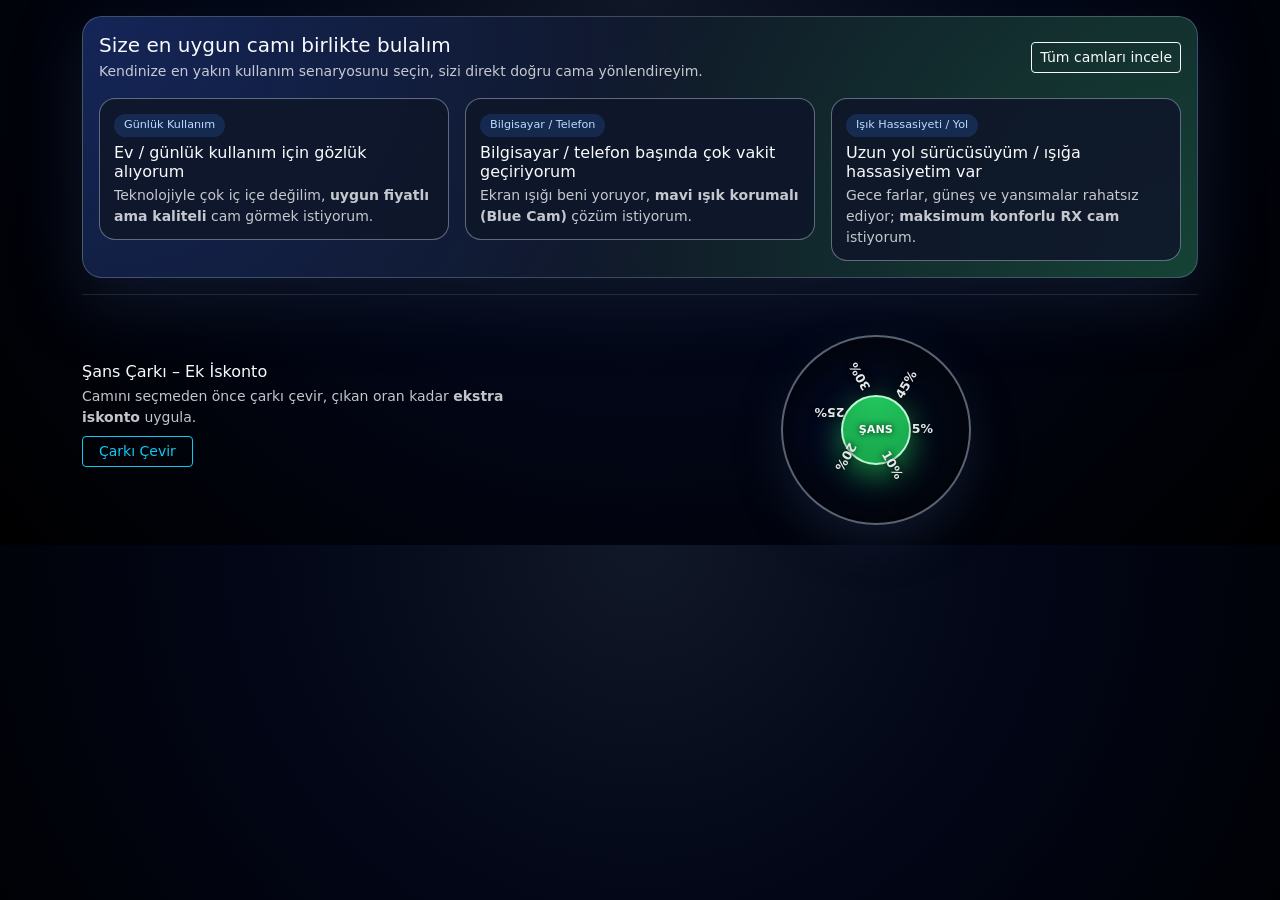
==== commit bd796b18: "uptadetes" ====
--- a/index.html
+++ b/index.html
@@ -16,15 +16,108 @@
 </head>
 <body class="bg-body">
 
-  <div class="app-wrapper container-fluid py-3">
+  <!-- İLK AÇILIŞ EKRANI (MESLEK / KULLANIM SEÇİMİ) -->
+  <div id="introScreen" class="container-md py-3">
+    <div class="card glass-card intro-card">
+      <div class="card-body">
+        <div class="d-flex justify-content-between align-items-center mb-3 flex-wrap gap-2">
+          <div>
+            <h5 class="mb-1">Size en uygun camı birlikte bulalım</h5>
+            <p class="small text-muted mb-0">
+              Kendinize en yakın kullanım senaryosunu seçin, sizi direkt doğru cama yönlendireyim.
+            </p>
+          </div>
+          <button class="btn btn-sm btn-outline-light" id="introSkipBtn">
+            Tüm camları incele
+          </button>
+        </div>
+
+        <div class="row g-3">
+          <!-- Günlük kullanım -->
+          <div class="col-md-4">
+            <div
+              class="intro-option"
+              data-use-case="daily"
+            >
+              <div class="intro-badge">Günlük Kullanım</div>
+              <h6 class="mb-1">Ev / günlük kullanım için gözlük alıyorum</h6>
+              <p class="small mb-0 text-muted">
+                Teknolojiyle çok iç içe değilim, <strong>uygun fiyatlı ama kaliteli</strong> cam görmek istiyorum.
+              </p>
+            </div>
+          </div>
+
+          <!-- Bilgisayar / Teknoloji -->
+          <div class="col-md-4">
+            <div
+              class="intro-option"
+              data-use-case="tech"
+            >
+              <div class="intro-badge">Bilgisayar / Telefon</div>
+              <h6 class="mb-1">Bilgisayar / telefon başında çok vakit geçiriyorum</h6>
+              <p class="small mb-0 text-muted">
+                Ekran ışığı beni yoruyor, <strong>mavi ışık korumalı (Blue Cam)</strong> çözüm istiyorum.
+              </p>
+            </div>
+          </div>
+
+          <!-- Işık rahatsızlığı / uzun yol -->
+          <div class="col-md-4">
+            <div
+              class="intro-option"
+              data-use-case="driver"
+            >
+              <div class="intro-badge">Işık Hassasiyeti / Yol</div>
+              <h6 class="mb-1">Uzun yol sürücüsüyüm / ışığa hassasiyetim var</h6>
+              <p class="small mb-0 text-muted">
+                Gece farlar, güneş ve yansımalar rahatsız ediyor; <strong>maksimum konforlu RX cam</strong> istiyorum.
+              </p>
+            </div>
+          </div>
+        </div>
+      </div>
+    </div>
+          <!-- ŞANS ÇARKI – EK İSKONTO -->
+      <hr class="my-3 text-secondary opacity-25">
+
+      <div class="row g-3 align-items-center mt-1">
+        <div class="col-md-5">
+          <h6 class="mb-1">Şans Çarkı – Ek İskonto</h6>
+          <p class="small text-muted mb-2">
+            Camını seçmeden önce çarkı çevir, çıkan oran kadar <strong>ekstra iskonto</strong> uygula.
+          </p>
+          <button class="btn btn-sm btn-outline-info px-3" id="spinWheelBtn">
+            Çarkı Çevir
+          </button>
+          <div class="small mt-2" id="wheelResult"></div>
+        </div>
+
+        <div class="col-md-7">
+          <div class="discount-wheel-wrap">
+            <div class="discount-wheel" id="discountWheel">
+              <div class="wheel-center">ŞANS</div>
+
+              <div class="wheel-segment" data-discount="5"  style="--i:0">5%</div>
+              <div class="wheel-segment" data-discount="10" style="--i:1">10%</div>
+              <div class="wheel-segment" data-discount="20" style="--i:2">20%</div>
+              <div class="wheel-segment" data-discount="25" style="--i:3">25%</div>
+              <div class="wheel-segment" data-discount="30" style="--i:4">30%</div>
+              <div class="wheel-segment" data-discount="45" style="--i:5">45%</div>
+            </div>
+          </div>
+        </div>
+      </div>
+      <!-- /ŞANS ÇARKI -->
+
+  </div>
+  <!-- /İLK AÇILIŞ EKRANI -->
+
+  <!-- ASIL UYGULAMA (BAŞTA GİZLİ) -->
+  <div id="mainApp" class="app-wrapper container-fluid py-3 d-none">
     <!-- HEADER -->
     <header class="mb-3">
       <div class="d-flex justify-content-between align-items-center flex-wrap gap-2">
         <div>
-          <h1 class="app-title mb-1">Cam Tanıtım Paneli</h1>
-          <p class="app-subtitle mb-0">
-            Aynı sahnede farklı cam kalitelerini müşteriye canlı göster.
-          </p>
         </div>
         <button class="btn btn-outline-light btn-sm rounded-pill shadow-sm" id="fullscreenBtn">
           Tam Ekran
@@ -32,7 +125,7 @@
       </div>
     </header>
 
-    <!-- TABS -->
+    <!-- ÜST TABS -->
     <ul class="nav nav-pills nav-fill mb-3" id="camTabs" role="tablist">
       <li class="nav-item" role="presentation">
         <button
@@ -62,6 +155,20 @@
           Blue Cam
         </button>
       </li>
+      <li class="nav-item" role="presentation">
+        <button
+          class="nav-link"
+          id="rx-tab"
+          data-bs-toggle="tab"
+          data-bs-target="#rx-pane"
+          type="button"
+          role="tab"
+          aria-controls="rx-pane"
+          aria-selected="false"
+        >
+          RX Camlar
+        </button>
+      </li>
     </ul>
 
     <!-- TAB CONTENT -->
@@ -80,7 +187,6 @@
               <!-- PREVIEW -->
               <div class="col-md-7">
                 <div class="glass-frame" id="greenFrame">
-                  <!-- İKİ CAMDA DA AYNI GÖRSEL -->
                   <img
                     src="img.jpg"
                     alt="Camdan görüntü"
@@ -91,6 +197,10 @@
                   <span class="glass-label badge" id="greenLabel">
                     Yeşil Antirefle %30
                   </span>
+                  <!-- Fiyat baloncuğu -->
+                  <div class="price-bubble green-bubble" id="greenPrice">
+                   1000₺
+                  </div>
                 </div>
               </div>
 
@@ -101,7 +211,6 @@
                   Tüm camlarda sahne aynı, sadece geçtiği camın kalitesi ve netliği değişiyor.
                 </p>
 
-                <!-- Seviye butonları -->
                 <div class="btn-group flex-wrap w-100 mb-3" role="group" aria-label="Yeşil antirefle seviyeleri">
                   <button type="button" class="btn btn-outline-success level-btn active"
                           data-type="green" data-level="30">%30</button>
@@ -111,11 +220,10 @@
                           data-type="green" data-level="60">%60</button>
                   <button type="button" class="btn btn-outline-success level-btn"
                           data-type="green" data-level="90">%90</button>
-                  <button type="button" class="btn btn-success level-btn"
+                  <button type="button" class="btn btn-outline-success level-btn"
                           data-type="green" data-level="99">%99</button>
                 </div>
 
-                <!-- UV / Filtre bilgileri -->
                 <dl class="row small mb-2">
                   <dt class="col-6 text-muted">UV Koruma</dt>
                   <dd class="col-6 fw-semibold" id="greenUv">-%</dd>
@@ -124,9 +232,15 @@
                   <dd class="col-6 fw-semibold" id="greenFilter">-%</dd>
                 </dl>
 
-                <p class="small mb-0 text-muted" id="greenDesc">
+                <p class="small mb-2 text-muted" id="greenDesc">
                   Seçilen cam için açıklama burada görünecek.
                 </p>
+
+                <!-- YEŞİL: NEDEN SEÇMELİ? -->
+                <div class="highlight-box mt-2" id="greenWhyBox">
+                  <h6 class="highlight-title mb-1">Bu camı neden seçmeli?</h6>
+                  <p class="small mb-0" id="greenWhyText"></p>
+                </div>
               </div>
             </div>
           </div>
@@ -156,6 +270,10 @@
                   <span class="glass-label badge" id="blueLabel">
                     Blue Cam %30
                   </span>
+                  <!-- Fiyat baloncuğu -->
+                  <div class="price-bubble blue-bubble" id="bluePrice">
+                    ₺1.800 – ₺2.400
+                  </div>
                 </div>
               </div>
 
@@ -166,7 +284,6 @@
                   Ucuz blue cam sarı ve kirli gösterirken, kalite arttıkça sarılık azalır, görüntü beyaza yaklaşır.
                 </p>
 
-                <!-- Seviye butonları -->
                 <div class="btn-group flex-wrap w-100 mb-3" role="group" aria-label="Blue cam seviyeleri">
                   <button type="button" class="btn btn-outline-primary level-btn active"
                           data-type="blue" data-level="30">%30</button>
@@ -174,11 +291,10 @@
                           data-type="blue" data-level="60">%60</button>
                   <button type="button" class="btn btn-outline-primary level-btn"
                           data-type="blue" data-level="90">%90</button>
-                  <button type="button" class="btn btn-primary level-btn"
+                  <button type="button" class="btn btn-outline-primary level-btn"
                           data-type="blue" data-level="99">%99</button>
                 </div>
 
-                <!-- UV / Filtre bilgileri -->
                 <dl class="row small mb-2">
                   <dt class="col-6 text-muted">UV / Mavi Işık Koruma</dt>
                   <dd class="col-6 fw-semibold" id="blueUv">-%</dd>
@@ -187,22 +303,242 @@
                   <dd class="col-6 fw-semibold" id="blueFilter">-%</dd>
                 </dl>
 
-                <p class="small mb-0 text-muted" id="blueDesc">
+                <p class="small mb-2 text-muted" id="blueDesc">
                   Seçilen blue cam için açıklama burada görünecek.
                 </p>
+
+                <!-- BLUE: NEDEN SEÇMELİ? -->
+                <div class="highlight-box mt-2" id="blueWhyBox">
+                  <h6 class="highlight-title mb-1">Bu camı neden seçmeli?</h6>
+                  <p class="small mb-0" id="blueWhyText"></p>
+                </div>
               </div>
             </div>
           </div>
         </div>
       </div>
 
+      <!-- RX CAMLAR -->
+      <div
+        class="tab-pane fade"
+        id="rx-pane"
+        role="tabpanel"
+        aria-labelledby="rx-tab"
+      >
+        <div class="card glass-card mb-4">
+          <div class="card-body">
+            <div class="mb-3">
+              <h5 class="mb-1">RX Camlar – Marka Seçimi</h5>
+              <p class="small text-muted mb-0">
+                Aşağıdan markayı seç, sonrasında o markanın filtresiz ve filtreli cam karşılaştırmasını gör.
+              </p>
+            </div>
+
+            <!-- 1) SADECE 3 KARE KUTU (İLK EKRAN) -->
+            <div id="rxBrandGrid" class="row g-3">
+              <div class="col-md-4">
+                <div class="rx-brand-card" data-brand="nikon">
+                  <div class="rx-logo-wrap nikon-bg">
+                    <span class="rx-logo-text">Nikon</span>
+                  </div>
+                  <div class="rx-brand-body">
+                    <h6 class="mb-1">Nikon RX</h6>
+                    <p class="small mb-0 text-muted">Yüksek netlik, ince film kaplama.</p>
+                  </div>
+                </div>
+              </div>
+
+              <div class="col-md-4">
+                <div class="rx-brand-card" data-brand="kodak">
+                  <div class="rx-logo-wrap kodak-bg">
+                    <span class="rx-logo-text">Kodak</span>
+                  </div>
+                  <div class="rx-brand-body">
+                    <h6 class="mb-1">Kodak RX</h6>
+                    <p class="small mb-0 text-muted">Konfor odaklı günlük kullanım.</p>
+                  </div>
+                </div>
+              </div>
+
+              <div class="col-md-4">
+                <div class="rx-brand-card premium" data-brand="zeiss">
+                  <div class="premium-ribbon">⭐ Önerilen</div>
+                  <div class="rx-logo-wrap zeiss-bg">
+                    <span class="rx-logo-text">Zeiss</span>
+                  </div>
+                  <div class="rx-brand-body">
+                    <h6 class="mb-1">Zeiss RX</h6>
+                    <p class="small mb-0 text-muted">Ödüllü premium cam teknolojisi.</p>
+                  </div>
+                </div>
+              </div>
+            </div>
+
+            <!-- 2) SEÇİLDİĞİNDE AÇILAN DETAY EKRANI -->
+            <div id="rxDetail" class="mt-4 d-none">
+              <div class="d-flex justify-content-between align-items-center flex-wrap gap-2 mb-3">
+                <div>
+                  <h5 class="mb-0" id="rxDetailTitle">Nikon RX Cam</h5>
+                  <div class="rx-stars small mt-1" id="rxStarsRow">
+                    <span class="star">★</span><span class="star">★</span><span class="star">★</span><span class="star">★</span><span class="star" id="rxStar5">★</span>
+                    <span class="ms-2" id="rxStarLabel">Yüksek performans cam</span>
+                  </div>
+                </div>
+                <button class="btn btn-outline-light btn-sm rounded-pill" id="rxBackBtn">
+                  ← RX Camlara Dön
+                </button>
+              </div>
+
+              <!-- Zeiss için özel premium rozet ve ödül satırı -->
+              <div id="rxPremiumRow" class="premium-info d-none mb-3">
+                <span class="premium-pill">⭐ En iyi cam markası segmenti</span>
+              </div>
+
+              <div id="rxAwardsRow" class="awards-row d-none mb-3">
+                <div class="award-pill">
+                  <span class="award-icon">🏆</span>
+                  <span>Lens Product of the Year*</span>
+                </div>
+                <div class="award-pill">
+                  <span class="award-icon">🥇</span>
+                  <span>Red Dot “Best of the Best”*</span>
+                </div>
+                <div class="award-pill">
+                  <span class="award-icon">🌍</span>
+                  <span>Uluslararası ödüllü cam teknolojisi</span>
+                </div>
+              </div>
+
+              <div class="row g-4 align-items-stretch">
+                <!-- Filtresiz -->
+                <div class="col-md-6">
+                  <h6 class="mb-2">Standart Cam / Filtresiz</h6>
+                  <div class="glass-frame rx-frame">
+                    <img
+                      src="img.jpg"
+                      alt="Filtresiz görüntü"
+                      class="glass-image"
+                      id="rxBaseImage"
+                    />
+                    <span class="glass-label badge" id="rxBaseLabel">
+                      Standart Cam / Filtresiz
+                    </span>
+                  </div>
+                </div>
+
+                <!-- Filtreli -->
+                <div class="col-md-6">
+                  <h6 class="mb-2">Filtreli RX Cam</h6>
+                  <div class="glass-frame rx-frame">
+                    <img
+                      src="img.jpg"
+                      alt="Filtreli görüntü"
+                      class="glass-image"
+                      id="rxFilteredImage"
+                    />
+                    <div class="glass-overlay" id="rxOverlay"></div>
+
+                    <!-- ÜST BİLGİ ETİKETLERİ -->
+                    <div class="rx-badges">
+                      <div class="rx-badge" id="rxBadgeUv">UV / Mavi Işık Koruma: %99</div>
+                      <div class="rx-badge" id="rxBadgeFilter">Renk Doğruluğu / Kontrast: %95</div>
+                    </div>
+
+                    <span class="glass-label badge" id="rxFilterLabel">
+                      RX Filtreli
+                    </span>
+
+                    <!-- RX fiyat baloncuğu -->
+                    <div class="price-bubble rx-bubble" id="rxPrice">
+                      ₺3.000 – ₺3.800
+                    </div>
+                  </div>
+                </div>
+              </div>
+
+              <!-- RX Bilgileri -->
+              <div class="row mt-3 small">
+                <div class="col-md-4">
+                  <span class="text-muted d-block">Marka</span>
+                  <span class="fw-semibold" id="rxBrandName">Nikon RX</span>
+                </div>
+                <div class="col-md-4">
+                  <span class="text-muted d-block">UV / Mavi Işık Koruma</span>
+                  <span class="fw-semibold" id="rxUv">-%</span>
+                </div>
+                <div class="col-md-4">
+                  <span class="text-muted d-block">Renk Doğruluğu / Kontrast</span>
+                  <span class="fw-semibold" id="rxFilterRate">-%</span>
+                </div>
+              </div>
+
+              <p class="small text-muted mt-2 mb-2" id="rxDesc">
+                Seçilen RX camın detaylı açıklaması burada görünecek.
+              </p>
+
+              <!-- RX: NEDEN SEÇMELİ? -->
+              <div class="highlight-box mt-1" id="rxWhyBox">
+                <h6 class="highlight-title mb-1">Bu camı neden seçmeli?</h6>
+                <p class="small mb-0" id="rxWhyText"></p>
+              </div>
+            </div>
+
+          </div>
+        </div>
+      </div>
+
     </div> <!-- .tab-content -->
 
     <footer class="pt-2 small text-center text-muted">
-      Tablet için optimize – tam ekran modunda showroom gibi kullan.
+      <p>Tavsiye edilen iskonto oranı max %20</p>
+      Tüm camlar tek satış fiyatıdır. Kdv dahil fiyatdır !
+      <!-- İskonto Hesaplama -->
+<div class="discount-box mt-3">
+  <h6 class="mb-2 text-center">İskonto Hesaplama</h6>
+
+  <div class="row g-2">
+    <div class="col-6">
+      <input type="number" id="discPrice" class="form-control form-control-sm disc-input"
+             placeholder="Fiyat (₺)">
+    </div>
+    <div class="col-6">
+      <input type="number" id="discRate" class="form-control form-control-sm disc-input"
+             placeholder="İskonto (%)">
+    </div>
+  </div>
+
+  <button class="btn btn-outline-success btn-sm w-100 mt-2" id="discCalcBtn">Hesapla</button>
+
+  <div class="discount-result mt-2 text-center d-none" id="discResult"></div>
+</div>
+
     </footer>
   </div>
-
+<script>// ======================
+//   İSKONTO HESAPLAMA
+// ======================
+const discPrice = document.getElementById("discPrice");
+const discRate = document.getElementById("discRate");
+const discCalcBtn = document.getElementById("discCalcBtn");
+const discResult = document.getElementById("discResult");
+
+if (discCalcBtn) {
+  discCalcBtn.addEventListener("click", () => {
+    const price = parseFloat(discPrice.value);
+    const rate = parseFloat(discRate.value);
+
+    if (!price || !rate) {
+      discResult.textContent = "Lütfen fiyat ve oran girin.";
+      discResult.classList.remove("d-none");
+      return;
+    }
+
+    const discounted = price - (price * (rate / 100));
+    discResult.textContent = `İskontolu Fiyat: ₺${discounted.toFixed(2)}`;
+    discResult.classList.remove("d-none");
+  });
+}
+</script>
   <!-- Bootstrap JS -->
   <script src="https://cdn.jsdelivr.net/npm/bootstrap@5.3.3/dist/js/bootstrap.bundle.min.js"></script>
   <!-- App JS -->
--- a/styles.css
+++ b/styles.css
@@ -17,7 +17,6 @@
   opacity: 0.85;
 }
 
-/* Tablet odaklı ana wrapper */
 .app-wrapper {
   max-width: 1240px;
 }
@@ -52,7 +51,7 @@
   color: #f9fafb;
 }
 
-/* Önizleme alanı (büyütüldü) */
+/* Önizleme */
 .glass-frame {
   position: relative;
   width: 100%;
@@ -71,7 +70,7 @@
   transition: filter 0.4s ease;
 }
 
-/* Cam efekti overlay */
+/* Overlay */
 .glass-overlay {
   position: absolute;
   inset: 0;
@@ -112,7 +111,7 @@
   border-radius: 999px;
 }
 
-/* Nav pill biraz daha kalın dursun */
+/* Nav pills */
 .nav-pills .nav-link {
   border-radius: 999px;
   font-weight: 500;
@@ -128,6 +127,154 @@
   border-color: rgba(191,219,254,0.6);
 }
 
+/* RX marka kartları */
+.rx-brand-card {
+  position: relative;
+  background: rgba(15,23,42,0.95);
+  border-radius: 18px;
+  border: 1px solid rgba(148,163,184,0.4);
+  padding: 10px 12px;
+  display: flex;
+  gap: 10px;
+  align-items: center;
+  cursor: pointer;
+  transition: transform 0.18s ease, box-shadow 0.18s ease, border-color 0.18s ease;
+}
+
+.rx-brand-card:hover {
+  transform: translateY(-2px);
+  box-shadow: 0 14px 30px rgba(15,23,42,0.9);
+}
+
+.rx-brand-card.active {
+  border-color: #facc15;
+  box-shadow: 0 16px 40px rgba(250,204,21,0.35);
+}
+
+/* Zeiss premium ribbon */
+.premium-ribbon {
+  position: absolute;
+  top: 8px;
+  right: -18px;
+  background: linear-gradient(135deg, #facc15, #f97316);
+  color: #0f172a;
+  font-size: 0.65rem;
+  padding: 3px 16px;
+  transform: rotate(15deg);
+  border-radius: 999px;
+  box-shadow: 0 8px 20px rgba(234,179,8,0.6);
+  font-weight: 700;
+  pointer-events: none;
+}
+
+.rx-logo-wrap {
+  width: 52px;
+  height: 52px;
+  border-radius: 14px;
+  display: flex;
+  align-items: center;
+  justify-content: center;
+  font-weight: 700;
+  color: #0f172a;
+  font-size: 0.9rem;
+}
+
+/* Marka arka plan renkleri */
+.nikon-bg {
+  background: #facc15;
+}
+
+.kodak-bg {
+  background: #b91c1c;
+  color: #fee2e2;
+}
+
+.zeiss-bg {
+  background: #1d4ed8;
+  color: #eff6ff;
+}
+
+.rx-logo-text {
+  text-transform: uppercase;
+}
+
+.rx-frame {
+  margin-bottom: 0.5rem;
+}
+
+/* ÖNE ÇIKAN ÖZELLİK KUTUSU */
+.highlight-box {
+  border-radius: 14px;
+  padding: 10px 12px;
+  background: radial-gradient(circle at top left, rgba(34,197,94,0.28), transparent 55%),
+              rgba(15,23,42,0.95);
+  border: 1px solid rgba(74,222,128,0.5);
+  box-shadow: 0 12px 30px rgba(22,163,74,0.35);
+}
+
+#blueWhyBox {
+  background: radial-gradient(circle at top left, rgba(59,130,246,0.30), transparent 55%),
+              rgba(15,23,42,0.95);
+  border-color: rgba(129,140,248,0.65);
+  box-shadow: 0 12px 30px rgba(59,130,246,0.45);
+}
+
+#rxWhyBox {
+  background: radial-gradient(circle at top left, rgba(234,179,8,0.35), transparent 55%),
+              rgba(15,23,42,0.95);
+  border-color: rgba(234,179,8,0.7);
+  box-shadow: 0 12px 30px rgba(234,179,8,0.5);
+}
+
+.highlight-title {
+  font-size: 0.85rem;
+  letter-spacing: 0.04em;
+  text-transform: uppercase;
+  color: #fefce8;
+}
+
+/* RX yıldız satırı */
+.rx-stars .star {
+  color: #fde047;
+  font-size: 0.9rem;
+}
+
+/* Premium info pill */
+.premium-info .premium-pill {
+  display: inline-flex;
+  align-items: center;
+  gap: 6px;
+  padding: 6px 12px;
+  border-radius: 999px;
+  background: linear-gradient(135deg, #facc15, #f97316);
+  color: #0f172a;
+  font-size: 0.8rem;
+  font-weight: 700;
+}
+
+/* Ödül satırı */
+.awards-row {
+  display: flex;
+  flex-wrap: wrap;
+  gap: 8px;
+}
+
+.award-pill {
+  display: inline-flex;
+  align-items: center;
+  gap: 6px;
+  padding: 6px 10px;
+  border-radius: 999px;
+  background: rgba(15,23,42,0.9);
+  border: 1px solid rgba(250,204,21,0.7);
+  font-size: 0.78rem;
+  color: #fefce8;
+}
+
+.award-icon {
+  font-size: 0.9rem;
+}
+
 /* Küçük ekran uyumu */
 @media (max-width: 767.98px) {
   .glass-card {
@@ -137,4 +284,242 @@
   .glass-frame {
     aspect-ratio: 4 / 3;
   }
-}
+
+  .rx-brand-card {
+    border-radius: 14px;
+  }
+}
+
+.rx-badge:first-child {
+  border-color: rgba(56,189,248,0.7); /* UV için hafif mavi vurgu */
+}
+
+.rx-badge:last-child {
+  border-color: rgba(250,204,21,0.7); /* Kontrast için sarı vurgu */
+}
+/* Giriş ekranı kartı */
+.intro-card {
+  border-radius: 20px;
+  margin-bottom: 1rem;
+}
+
+/* Giriş ekranı kartı */
+.intro-card {
+  border-radius: 20px;
+  margin-bottom: 1rem;
+}
+
+/* Giriş seçenekleri */
+.intro-option {
+  background: rgba(15,23,42,0.9);
+  border-radius: 16px;
+  padding: 12px 14px;
+  border: 1px solid rgba(148,163,184,0.6);
+  cursor: pointer;
+  transition: transform 0.18s ease, box-shadow 0.18s ease, border-color 0.18s ease;
+}
+
+.intro-option:hover {
+  transform: translateY(-2px);
+  box-shadow: 0 16px 30px rgba(15,23,42,0.9);
+  border-color: rgba(96,165,250,0.9);
+}
+
+.intro-badge {
+  display: inline-block;
+  padding: 3px 10px;
+  border-radius: 999px;
+  font-size: 0.7rem;
+  background: rgba(59,130,246,0.18);
+  color: #bfdbfe;
+  margin-bottom: 6px;
+}
+
+/* RX görsel üstü etiketler (zaten yoksa ekle) */
+.rx-badges {
+  position: absolute;
+  top: 10px;
+  right: 10px;
+  display: flex;
+  flex-direction: column;
+  gap: 6px;
+  pointer-events: none;
+}
+
+.rx-badge {
+  background: rgba(15,23,42,0.88);
+  border-radius: 999px;
+  border: 1px solid rgba(255,255,255,0.35);
+  padding: 4px 10px;
+  font-size: 0.75rem;
+  color: #e5e7eb;
+  box-shadow: 0 6px 16px rgba(0,0,0,0.55);
+  white-space: nowrap;
+}
+/* FOTOĞRAF ÜZERİNDE FİYAT BALONCUĞU */
+.price-bubble {
+  position: absolute;
+  bottom: 14px;
+  right: 14px;
+  padding: 6px 14px;
+  border-radius: 999px;
+  font-size: 0.8rem;
+  font-weight: 600;
+  display: inline-flex;
+  align-items: center;
+  gap: 6px;
+  box-shadow: 0 10px 25px rgba(0,0,0,0.85);
+  border: 1px solid rgba(15,23,42,0.9);
+  z-index: 3;
+}
+
+/* Yeşil cam fiyat balonu */
+.green-bubble {
+  background: radial-gradient(circle at top left, rgba(34,197,94,0.95), rgba(21,128,61,0.95));
+  color: #ecfdf5;
+}
+
+/* Blue cam fiyat balonu */
+.blue-bubble {
+  background: radial-gradient(circle at top left, rgba(37,99,235,0.95), rgba(30,64,175,0.95));
+  color: #eff6ff;
+}
+
+/* RX cam fiyat balonu */
+.rx-bubble {
+  background: radial-gradient(circle at top left, rgba(234,179,8,0.97), rgba(161,98,7,0.97));
+  color: #fefce8;
+}
+/* İskonto Hesaplama Kutusu */
+.discount-box {
+  background: rgba(15,23,42,0.85);
+  border: 1px solid rgba(148,163,184,0.35);
+  border-radius: 14px;
+  padding: 12px 14px;
+  width: 100%;
+  max-width: 350px;
+  margin: 0 auto;
+  box-shadow: 0 12px 28px rgba(0,0,0,0.45);
+}
+
+.disc-input {
+  background: rgba(30,41,59,0.85);
+  color: #f9fafb;
+  border: 1px solid rgba(148,163,184,0.35);
+}
+
+.disc-input::placeholder {
+  color: #cbd5e1;
+}
+
+.discount-result {
+  padding: 6px 10px;
+  border-radius: 10px;
+  background: rgba(34,197,94,0.22);
+  border: 1px solid rgba(34,197,94,0.5);
+  color: #bbf7d0;
+  font-weight: 600;
+}
+/* ŞANS ÇARKI – EK İSKONTO (YENİ) */
+.discount-wheel-wrap {
+  position: relative;
+  display: flex;
+  justify-content: center;
+  align-items: center;
+  padding: 8px 0 4px;
+}
+
+.discount-wheel {
+  position: relative;
+  width: 190px;
+  height: 190px;
+  border-radius: 50%;
+  border: 2px solid rgba(148,163,184,0.6);
+  background: radial-gradient(circle at center, #0b1120 0, #020617 45%, #000 100%);
+  box-shadow: 0 18px 40px rgba(15,23,42,0.95);
+  transition: transform 2.4s cubic-bezier(0.18, 0.8, 0.15, 1);
+  overflow: hidden;
+}
+
+/* İçteki parlak katman */
+.discount-wheel::before {
+  content: "";
+  position: absolute;
+  inset: 0;
+  background: conic-gradient(
+    from -90deg,
+    rgba(56,189,248,0.14),
+    rgba(34,197,94,0.18),
+    rgba(245,158,11,0.18),
+    rgba(56,189,248,0.14)
+  );
+  mix-blend-mode: soft-light;
+  pointer-events: none;
+}
+
+.discount-wheel.spinning {
+  box-shadow: 0 24px 60px rgba(37,99,235,0.85);
+}
+
+/* Merkezde küçük button-look */
+.wheel-center {
+  position: absolute;
+  left: 50%;
+  top: 50%;
+  transform: translate(-50%, -50%);
+  width: 70px;
+  height: 70px;
+  border-radius: 50%;
+  background: radial-gradient(circle at top, #22c55e, #16a34a);
+  border: 2px solid #bbf7d0;
+  display: flex;
+  align-items: center;
+  justify-content: center;
+  font-size: 0.7rem;
+  font-weight: 700;
+  color: #f9fafb;
+  text-shadow: 0 0 6px rgba(0,0,0,0.9);
+  box-shadow: 0 12px 30px rgba(22,163,74,0.7);
+}
+
+/* Segment yazıları: 6 dilim, 60 derece aralıklı */
+.wheel-segment {
+  position: absolute;
+  left: 50%;
+  top: 50%;
+  width: 50%;
+  text-align: center;
+  font-size: 0.78rem;
+  font-weight: 600;
+  color: #e5e7eb;
+  text-shadow: 0 0 6px rgba(0,0,0,0.9);
+  transform-origin: 0% -50%;
+  transform: rotate(calc(var(--i) * 60deg)) translate(0, -54%);
+  transition: transform 0.2s ease, color 0.2s ease, text-shadow 0.2s ease;
+}
+
+/* Kazanan dilim highlight */
+.wheel-segment.active {
+  color: #facc15;
+  text-shadow: 0 0 10px rgba(250,204,21,0.9);
+}
+
+/* Kazanan dilimin arka wedge'i */
+.wheel-segment.active::before {
+  content: "";
+  position: absolute;
+  left: 0;
+  top: 50%;
+  width: 110%;
+  height: 120%;
+  transform: translateY(-50%);
+  background: radial-gradient(circle at right, rgba(250,204,21,0.45), transparent 65%);
+  z-index: -1;
+}
+
+/* Sonuç yazısı */
+#wheelResult {
+  min-height: 1.2rem;
+  color: #bbf7d0;
+  font-weight: 500;
+}
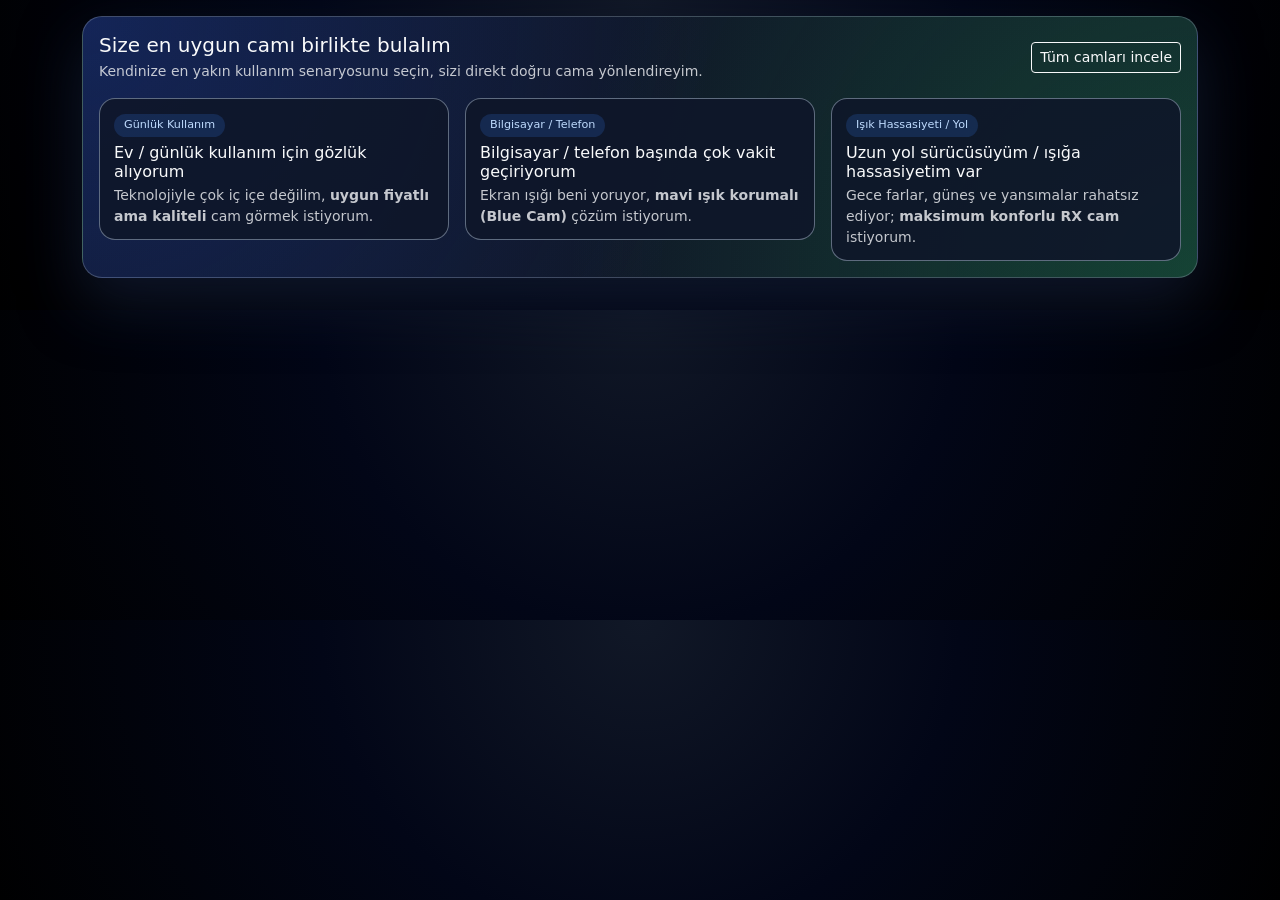
==== commit 7e7b8ec6: "mm" ====
--- a/index.html
+++ b/index.html
@@ -78,35 +78,7 @@
       </div>
     </div>
           <!-- ŞANS ÇARKI – EK İSKONTO -->
-      <hr class="my-3 text-secondary opacity-25">
-
-      <div class="row g-3 align-items-center mt-1">
-        <div class="col-md-5">
-          <h6 class="mb-1">Şans Çarkı – Ek İskonto</h6>
-          <p class="small text-muted mb-2">
-            Camını seçmeden önce çarkı çevir, çıkan oran kadar <strong>ekstra iskonto</strong> uygula.
-          </p>
-          <button class="btn btn-sm btn-outline-info px-3" id="spinWheelBtn">
-            Çarkı Çevir
-          </button>
-          <div class="small mt-2" id="wheelResult"></div>
-        </div>
-
-        <div class="col-md-7">
-          <div class="discount-wheel-wrap">
-            <div class="discount-wheel" id="discountWheel">
-              <div class="wheel-center">ŞANS</div>
-
-              <div class="wheel-segment" data-discount="5"  style="--i:0">5%</div>
-              <div class="wheel-segment" data-discount="10" style="--i:1">10%</div>
-              <div class="wheel-segment" data-discount="20" style="--i:2">20%</div>
-              <div class="wheel-segment" data-discount="25" style="--i:3">25%</div>
-              <div class="wheel-segment" data-discount="30" style="--i:4">30%</div>
-              <div class="wheel-segment" data-discount="45" style="--i:5">45%</div>
-            </div>
-          </div>
-        </div>
-      </div>
+
       <!-- /ŞANS ÇARKI -->
 
   </div>
@@ -375,113 +347,112 @@
             </div>
 
             <!-- 2) SEÇİLDİĞİNDE AÇILAN DETAY EKRANI -->
-            <div id="rxDetail" class="mt-4 d-none">
-              <div class="d-flex justify-content-between align-items-center flex-wrap gap-2 mb-3">
-                <div>
-                  <h5 class="mb-0" id="rxDetailTitle">Nikon RX Cam</h5>
-                  <div class="rx-stars small mt-1" id="rxStarsRow">
-                    <span class="star">★</span><span class="star">★</span><span class="star">★</span><span class="star">★</span><span class="star" id="rxStar5">★</span>
-                    <span class="ms-2" id="rxStarLabel">Yüksek performans cam</span>
-                  </div>
-                </div>
-                <button class="btn btn-outline-light btn-sm rounded-pill" id="rxBackBtn">
-                  ← RX Camlara Dön
-                </button>
-              </div>
-
-              <!-- Zeiss için özel premium rozet ve ödül satırı -->
-              <div id="rxPremiumRow" class="premium-info d-none mb-3">
-                <span class="premium-pill">⭐ En iyi cam markası segmenti</span>
-              </div>
-
-              <div id="rxAwardsRow" class="awards-row d-none mb-3">
-                <div class="award-pill">
-                  <span class="award-icon">🏆</span>
-                  <span>Lens Product of the Year*</span>
-                </div>
-                <div class="award-pill">
-                  <span class="award-icon">🥇</span>
-                  <span>Red Dot “Best of the Best”*</span>
-                </div>
-                <div class="award-pill">
-                  <span class="award-icon">🌍</span>
-                  <span>Uluslararası ödüllü cam teknolojisi</span>
-                </div>
-              </div>
-
-              <div class="row g-4 align-items-stretch">
-                <!-- Filtresiz -->
-                <div class="col-md-6">
-                  <h6 class="mb-2">Standart Cam / Filtresiz</h6>
-                  <div class="glass-frame rx-frame">
-                    <img
-                      src="img.jpg"
-                      alt="Filtresiz görüntü"
-                      class="glass-image"
-                      id="rxBaseImage"
-                    />
-                    <span class="glass-label badge" id="rxBaseLabel">
-                      Standart Cam / Filtresiz
-                    </span>
-                  </div>
-                </div>
-
-                <!-- Filtreli -->
-                <div class="col-md-6">
-                  <h6 class="mb-2">Filtreli RX Cam</h6>
-                  <div class="glass-frame rx-frame">
-                    <img
-                      src="img.jpg"
-                      alt="Filtreli görüntü"
-                      class="glass-image"
-                      id="rxFilteredImage"
-                    />
-                    <div class="glass-overlay" id="rxOverlay"></div>
-
-                    <!-- ÜST BİLGİ ETİKETLERİ -->
-                    <div class="rx-badges">
-                      <div class="rx-badge" id="rxBadgeUv">UV / Mavi Işık Koruma: %99</div>
-                      <div class="rx-badge" id="rxBadgeFilter">Renk Doğruluğu / Kontrast: %95</div>
-                    </div>
-
-                    <span class="glass-label badge" id="rxFilterLabel">
-                      RX Filtreli
-                    </span>
-
-                    <!-- RX fiyat baloncuğu -->
-                    <div class="price-bubble rx-bubble" id="rxPrice">
-                      ₺3.000 – ₺3.800
-                    </div>
-                  </div>
-                </div>
-              </div>
-
-              <!-- RX Bilgileri -->
-              <div class="row mt-3 small">
-                <div class="col-md-4">
-                  <span class="text-muted d-block">Marka</span>
-                  <span class="fw-semibold" id="rxBrandName">Nikon RX</span>
-                </div>
-                <div class="col-md-4">
-                  <span class="text-muted d-block">UV / Mavi Işık Koruma</span>
-                  <span class="fw-semibold" id="rxUv">-%</span>
-                </div>
-                <div class="col-md-4">
-                  <span class="text-muted d-block">Renk Doğruluğu / Kontrast</span>
-                  <span class="fw-semibold" id="rxFilterRate">-%</span>
-                </div>
-              </div>
-
-              <p class="small text-muted mt-2 mb-2" id="rxDesc">
-                Seçilen RX camın detaylı açıklaması burada görünecek.
-              </p>
-
-              <!-- RX: NEDEN SEÇMELİ? -->
-              <div class="highlight-box mt-1" id="rxWhyBox">
-                <h6 class="highlight-title mb-1">Bu camı neden seçmeli?</h6>
-                <p class="small mb-0" id="rxWhyText"></p>
-              </div>
-            </div>
+            <!-- 2) SEÇİLDİĞİNDE AÇILAN DETAY EKRANI -->
+      <div id="rxDetail" class="mt-4 d-none">
+        <div class="d-flex justify-content-between align-items-center flex-wrap gap-2 mb-3">
+          <div>
+            <h5 class="mb-0" id="rxDetailTitle">Nikon RX Cam</h5>
+            <div class="rx-stars small mt-1" id="rxStarsRow">
+              <span class="star">★</span><span class="star">★</span><span class="star">★</span><span class="star">★</span><span class="star" id="rxStar5">★</span>
+              <span class="ms-2" id="rxStarLabel">Yüksek performans cam</span>
+            </div>
+          </div>
+          <button class="btn btn-outline-light btn-sm rounded-pill" id="rxBackBtn">
+            ← RX Camlara Dön
+          </button>
+        </div>
+
+        <!-- Zeiss için özel premium rozet ve ödül satırı -->
+        <div id="rxPremiumRow" class="premium-info d-none mb-3">
+          <span class="premium-pill">⭐ En iyi cam markası segmenti</span>
+        </div>
+
+        <div id="rxAwardsRow" class="awards-row d-none mb-3">
+          <div class="award-pill">
+            <span class="award-icon">🏆</span>
+            <span>Lens Product of the Year*</span>
+          </div>
+          <div class="award-pill">
+            <span class="award-icon">🥇</span>
+            <span>Red Dot “Best of the Best”*</span>
+          </div>
+          <div class="award-pill">
+            <span class="award-icon">🌍</span>
+            <span>Uluslararası ödüllü cam teknolojisi</span>
+          </div>
+        </div>
+
+<div class="row g-4 align-items-stretch">
+  <div class="col-12">
+    <h6 class="mb-2">Çizgiden sola doğru: Filtreli RX Cam, sağ taraf: Standart Cam</h6>
+
+    <div class="rx-compare-wrap">
+      <div class="glass-frame rx-frame rx-compare" id="rxCompare">
+        <!-- TEK FOTOĞRAF -->
+        <img
+          src="ai-generated-8028291.png"
+          alt="RX cam sahne görüntüsü"
+          class="glass-image"
+          id="rxImage"
+        />
+
+        <!-- YALNIZCA FİLTRE OLAN OVERLAY (TEK FOTO ÜZERİNDE) -->
+        <div class="rx-filter-overlay" id="rxOverlay"></div>
+
+        <!-- KAYDIRMA ÇUBUĞU -->
+        <div class="rx-compare-handle" id="rxCompareHandle">
+          <div class="rx-handle-line"></div>
+          <div class="rx-handle-knob">↔</div>
+        </div>
+
+        <!-- ÜST BİLGİ ETİKETLERİ -->
+        <div class="rx-badges">
+          <div class="rx-badge" id="rxBadgeUv">UV / Mavi Işık Koruma: %99</div>
+          <div class="rx-badge" id="rxBadgeFilter">Renk Doğruluğu / Kontrast: %95</div>
+        </div>
+
+        <!-- ALT ETİKET -->
+        <span class="glass-label badge" id="rxBaseLabel">
+          Çizginin solu: Filtreli RX Alanı / Sağı: Standart Cam
+        </span>
+
+        <!-- FİYAT BALONU -->
+        <div class="price-bubble rx-bubble" id="rxPrice">
+          ₺3.000 – ₺3.800
+        </div>
+      </div>
+    </div>
+  </div>
+</div>
+
+
+        <!-- RX Bilgileri -->
+        <div class="row mt-3 small">
+          <div class="col-md-4">
+            <span class="text-muted d-block">Marka</span>
+            <span class="fw-semibold" id="rxBrandName">Nikon RX</span>
+          </div>
+          <div class="col-md-4">
+            <span class="text-muted d-block">UV / Mavi Işık Koruma</span>
+            <span class="fw-semibold" id="rxUv">-%</span>
+          </div>
+          <div class="col-md-4">
+            <span class="text-muted d-block">Renk Doğruluğu / Kontrast</span>
+            <span class="fw-semibold" id="rxFilterRate">-%</span>
+          </div>
+        </div>
+
+        <p class="small text-muted mt-2 mb-2" id="rxDesc">
+          Seçilen RX camın detaylı açıklaması burada görünecek.
+        </p>
+
+        <!-- RX: NEDEN SEÇMELİ? -->
+        <div class="highlight-box mt-1" id="rxWhyBox">
+          <h6 class="highlight-title mb-1">Bu camı neden seçmeli?</h6>
+          <p class="small mb-0" id="rxWhyText"></p>
+        </div>
+      </div>
+
 
           </div>
         </div>
--- a/styles.css
+++ b/styles.css
@@ -523,3 +523,81 @@
   color: #bbf7d0;
   font-weight: 500;
 }
+/* RX before/after slider */
+.rx-compare-wrap {
+  position: relative;
+  width: 100%;
+}
+
+.rx-compare {
+  cursor: ew-resize;
+}
+
+/* Üstteki (filtreli) görsel: genişlik JS ile değişiyor */
+.rx-compare-overlay {
+  position: absolute;
+  inset: 0;
+  width: 50%; /* başlangıç: ortadan bölünsün */
+  overflow: hidden;
+  border-right: 1px solid rgba(248,250,252,0.7);
+  transition: width 0.08s linear;
+}
+
+/* Kaydırma kolu */
+.rx-compare-handle {
+  position: absolute;
+  top: 0;
+  bottom: 0;
+  left: 50%;
+  transform: translateX(-50%);
+  display: flex;
+  align-items: center;
+  justify-content: center;
+  pointer-events: none; /* drag için container'ı kullanacağız */
+}
+
+.rx-handle-line {
+  position: absolute;
+  width: 2px;
+  top: 0;
+  bottom: 0;
+  background: rgba(248,250,252,0.9);
+  box-shadow: 0 0 10px rgba(15,23,42,0.9);
+}
+
+.rx-handle-knob {
+  position: relative;
+  z-index: 2;
+  width: 30px;
+  height: 30px;
+  border-radius: 999px;
+  background: radial-gradient(circle at top, #facc15, #f97316);
+  border: 2px solid #fef9c3;
+  display: flex;
+  align-items: center;
+  justify-content: center;
+  font-size: 0.9rem;
+  color: #0f172a;
+  box-shadow: 0 10px 24px rgba(0,0,0,0.7);
+}
+/* Tek fotoğraf üzerinde filtre alanı */
+/* Tek fotoğraf üzerinde filtre alanı */
+.rx-filter-overlay {
+  position: absolute;
+  inset: 0;
+  width: 0%; /* Başlangıçta tamamen filtresiz alan yok */
+  /* Marka bazlı renk JS’ten gelecek ama default koyuyoruz */
+  background: rgba(37,99,235,0.3);
+  mix-blend-mode: soft-light;
+  pointer-events: none;
+
+  /* Filtreli alan: daha parlak, daha kontrastlı, daha canlı */
+  backdrop-filter: brightness(1.08) contrast(1.15) saturate(1.12);
+
+  /* Gecikme yapmasın diye width transition kaldırıldı */
+  transition: background-color 0.25s ease;
+}
+/* RX sahnesi filtresiz temel görünüm (biraz mat ve az net) */
+#rxImage {
+  filter: brightness(0.82) contrast(0.86) saturate(0.9) blur(0.45px);
+}
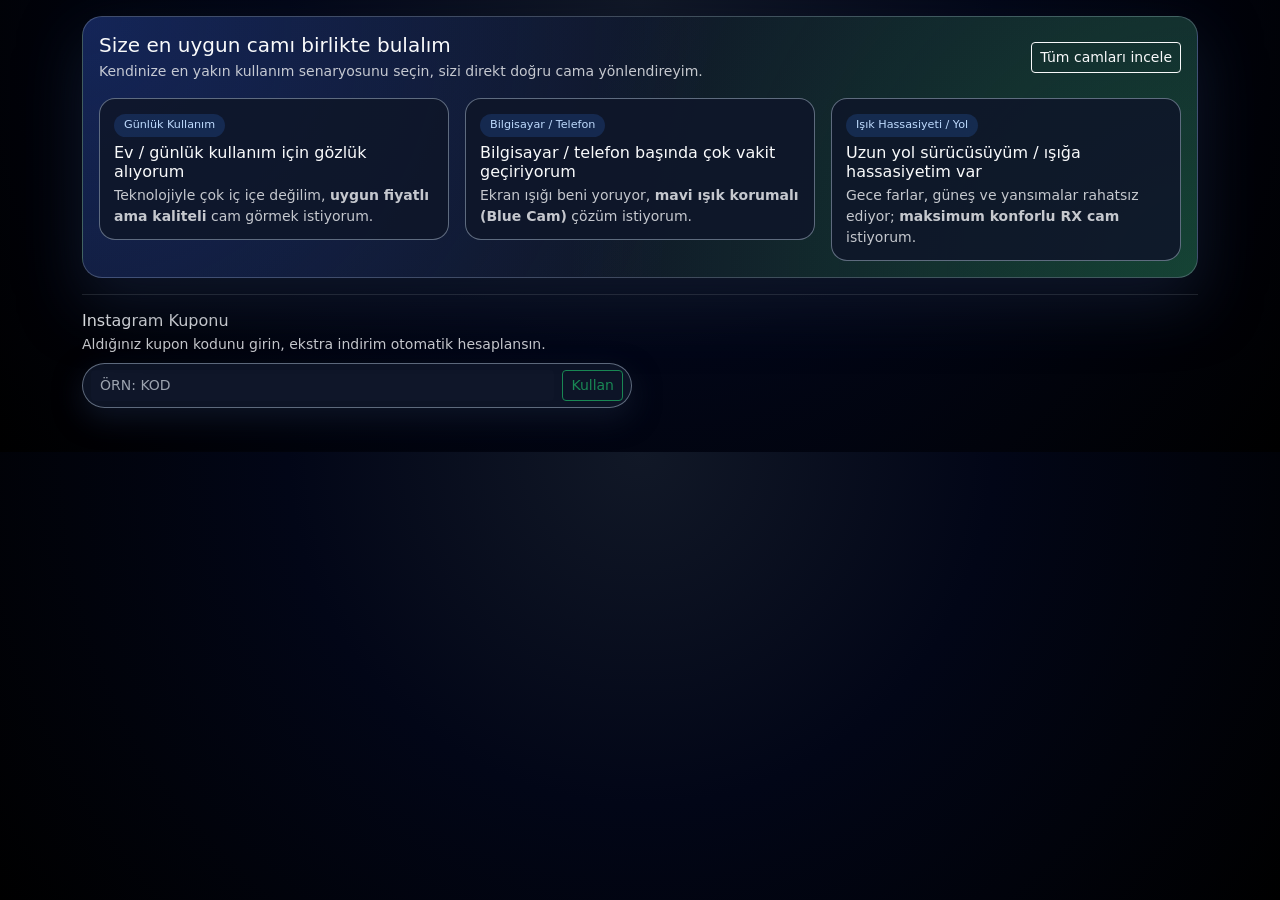
==== commit e4512ebd: "sdf" ====
--- a/index.html
+++ b/index.html
@@ -77,9 +77,33 @@
         </div>
       </div>
     </div>
-          <!-- ŞANS ÇARKI – EK İSKONTO -->
-
-      <!-- /ŞANS ÇARKI -->
+           <!-- KUPON KODU ALANI -->
+      <hr class="my-3 text-secondary opacity-25">
+
+      <div class="row g-3 align-items-center">
+        <div class="col-md-6">
+          <h6 class="mb-1">Instagram Kuponu</h6>
+          <p class="small text-muted mb-2">
+            Aldığınız kupon kodunu girin, ekstra indirim otomatik hesaplansın.
+          </p>
+
+          <div class="coupon-box d-flex gap-2">
+            <input
+              type="text"
+              id="couponCodeInput"
+              class="form-control form-control-sm coupon-input"
+              placeholder="Örn: kod"
+            />
+            <button class="btn btn-sm btn-outline-success" id="applyCouponBtn">
+              Kullan
+            </button>
+          </div>
+
+          <div class="small mt-2" id="couponResult"></div>
+        </div>
+      </div>
+      <!-- /KUPON KODU ALANI -->
+
 
   </div>
   <!-- /İLK AÇILIŞ EKRANI -->
@@ -390,7 +414,7 @@
       <div class="glass-frame rx-frame rx-compare" id="rxCompare">
         <!-- TEK FOTOĞRAF -->
         <img
-          src="ai-generated-8028291.png"
+          src="chairs-2181960.jpg"
           alt="RX cam sahne görüntüsü"
           class="glass-image"
           id="rxImage"
--- a/styles.css
+++ b/styles.css
@@ -601,3 +601,36 @@
 #rxImage {
   filter: brightness(0.82) contrast(0.86) saturate(0.9) blur(0.45px);
 }
+/* Kupon alanı */
+.coupon-box {
+  background: rgba(15,23,42,0.9);
+  border-radius: 999px;
+  border: 1px solid rgba(148,163,184,0.6);
+  padding: 6px 8px;
+  box-shadow: 0 10px 28px rgba(15,23,42,0.85);
+}
+
+.coupon-input {
+  background: rgba(15,23,42,0.95);
+  border: 1px solid transparent;
+  color: #f9fafb;
+  font-weight: 500;
+  text-transform: uppercase;
+}
+
+.coupon-input::placeholder {
+  color: #9ca3af;
+}
+
+#couponResult {
+  min-height: 1.2rem;
+}
+
+#couponResult.success {
+  color: #bbf7d0;
+  font-weight: 500;
+}
+
+#couponResult.error {
+  color: #fecaca;
+}
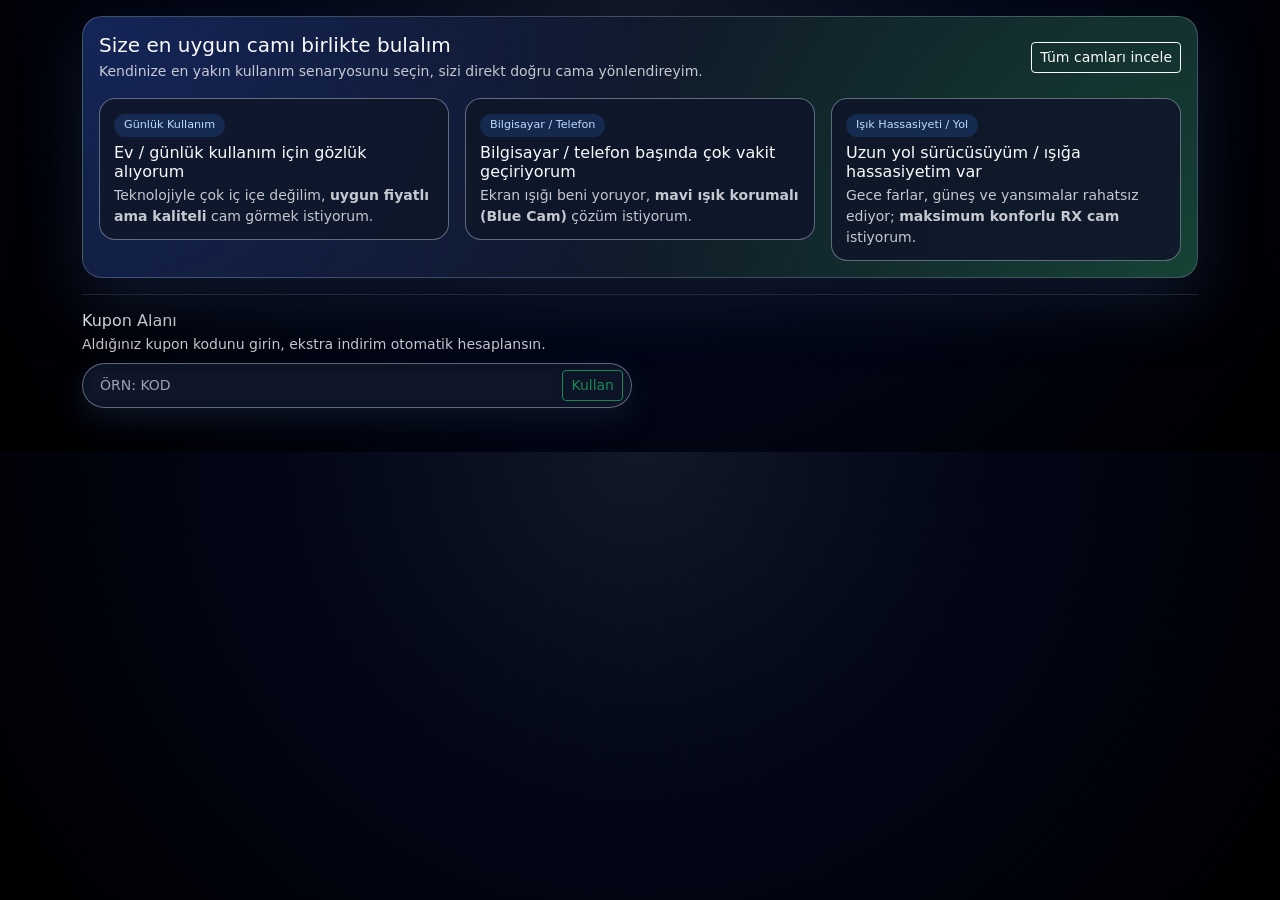
==== commit b47445b4: "gfjfg" ====
--- a/index.html
+++ b/index.html
@@ -82,7 +82,7 @@
 
       <div class="row g-3 align-items-center">
         <div class="col-md-6">
-          <h6 class="mb-1">Instagram Kuponu</h6>
+          <h6 class="mb-1"> Kupon Alanı</h6>
           <p class="small text-muted mb-2">
             Aldığınız kupon kodunu girin, ekstra indirim otomatik hesaplansın.
           </p>
